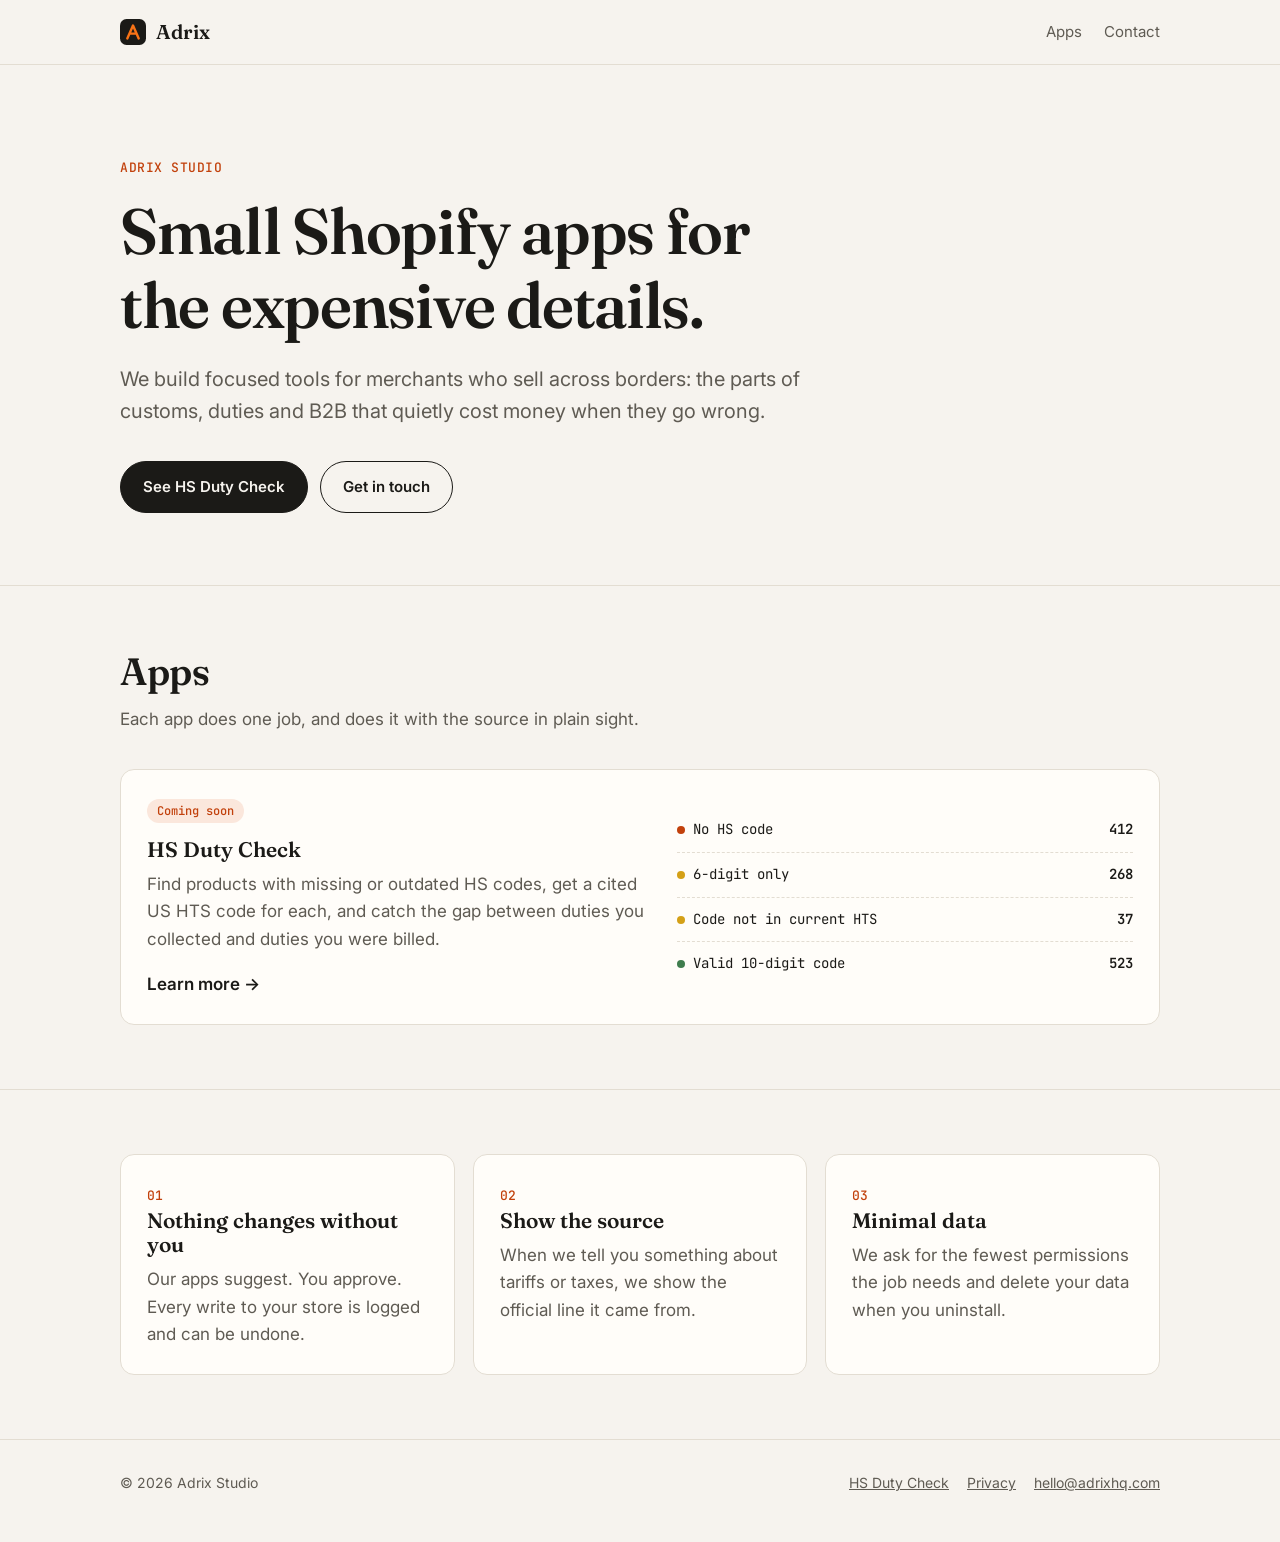
==== index.html @ 6c03564e "Add Adrix Studio site: home, HS Duty Check landing, privacy policy Co-Authored-By: Claude Opus 5.5 <" ====
<!doctype html>
<html lang="en">
<head>
  <meta charset="utf-8">
  <meta name="viewport" content="width=device-width, initial-scale=1">
  <title>Adrix Studio — Shopify apps for cross-border merchants</title>
  <meta name="description" content="Adrix Studio builds focused Shopify apps that fix the costly details of selling across borders.">
  <link rel="icon" href="/favicon.svg" type="image/svg+xml">
  <link rel="canonical" href="https://adrixhq.com/">
  <meta property="og:title" content="Adrix Studio">
  <meta property="og:description" content="Focused Shopify apps for cross-border merchants.">
  <meta property="og:url" content="https://adrixhq.com/">
  <link rel="preconnect" href="https://fonts.googleapis.com">
  <link rel="preconnect" href="https://fonts.gstatic.com" crossorigin>
  <link href="https://fonts.googleapis.com/css2?family=Fraunces:opsz,wght@9..144,600&family=Inter:wght@400;600&family=JetBrains+Mono:wght@500&display=swap" rel="stylesheet">
  <link rel="stylesheet" href="/style.css">
</head>
<body>
  <header class="site-header">
    <div class="wrap">
      <a class="logo" href="/"><svg viewBox="0 0 32 32" aria-hidden="true"><rect width="32" height="32" rx="8" fill="currentColor"/><path d="M9 24 16 8l7 16M11.8 18h8.4" fill="none" stroke="#f97316" stroke-width="3" stroke-linecap="round" stroke-linejoin="round"/></svg>Adrix</a>
      <nav class="nav">
        <a href="#apps">Apps</a>
        <a href="mailto:hello@adrixhq.com">Contact</a>
      </nav>
    </div>
  </header>

  <main>
    <div class="wrap hero">
      <span class="eyebrow">Adrix Studio</span>
      <h1>Small Shopify apps for the expensive details.</h1>
      <p class="lede">We build focused tools for merchants who sell across borders: the parts of customs, duties and B2B that quietly cost money when they go wrong.</p>
      <div class="actions">
        <a class="btn btn-primary" href="/hs-duty-check/">See HS Duty Check</a>
        <a class="btn btn-ghost" href="mailto:hello@adrixhq.com">Get in touch</a>
      </div>
    </div>

    <section id="apps">
      <div class="wrap">
        <div class="section-head">
          <h2>Apps</h2>
          <p>Each app does one job, and does it with the source in plain sight.</p>
        </div>

        <a class="card app-card" href="/hs-duty-check/">
          <div>
            <span class="tag">Coming soon</span>
            <h3>HS Duty Check</h3>
            <p>Find products with missing or outdated HS codes, get a cited US HTS code for each, and catch the gap between duties you collected and duties you were billed.</p>
            <span class="more">Learn more →</span>
          </div>
          <ul class="status-list" aria-label="Example catalog scan">
            <li><span><span class="dot"></span>No HS code</span><b>412</b></li>
            <li><span><span class="dot warn"></span>6-digit only</span><b>268</b></li>
            <li><span><span class="dot warn"></span>Code not in current HTS</span><b>37</b></li>
            <li><span><span class="dot ok"></span>Valid 10-digit code</span><b>523</b></li>
          </ul>
        </a>
      </div>
    </section>

    <section>
      <div class="wrap">
        <div class="grid">
          <div class="card">
            <span class="num">01</span>
            <h3>Nothing changes without you</h3>
            <p>Our apps suggest. You approve. Every write to your store is logged and can be undone.</p>
          </div>
          <div class="card">
            <span class="num">02</span>
            <h3>Show the source</h3>
            <p>When we tell you something about tariffs or taxes, we show the official line it came from.</p>
          </div>
          <div class="card">
            <span class="num">03</span>
            <h3>Minimal data</h3>
            <p>We ask for the fewest permissions the job needs and delete your data when you uninstall.</p>
          </div>
        </div>
      </div>
    </section>
  </main>

  <footer class="site-footer">
    <div class="wrap">
      <span>© 2026 Adrix Studio</span>
      <nav>
        <a href="/hs-duty-check/">HS Duty Check</a>
        <a href="/privacy/hs-duty-check/">Privacy</a>
        <a href="mailto:hello@adrixhq.com">hello@adrixhq.com</a>
      </nav>
    </div>
  </footer>
</body>
</html>
---- style.css ----
:root {
  --bg: #f6f3ee;
  --surface: #fffdf9;
  --ink: #1b1a17;
  --muted: #5f5b53;
  --line: #e3ddd2;
  --accent: #c2410c;
  --accent-soft: #fbe7dc;
  --ok: #3f7d4e;
  --radius: 14px;
  --max: 1080px;
  --serif: "Fraunces", Georgia, serif;
  --sans: "Inter", system-ui, -apple-system, "Segoe UI", sans-serif;
  --mono: "JetBrains Mono", ui-monospace, Menlo, monospace;
}

@media (prefers-color-scheme: dark) {
  :root {
    --bg: #14130f;
    --surface: #1c1b17;
    --ink: #f1ece2;
    --muted: #a8a194;
    --line: #2f2d27;
    --accent: #f97316;
    --accent-soft: #3a2415;
    --ok: #7cc28d;
  }
}

* { box-sizing: border-box; }

html { -webkit-text-size-adjust: 100%; }

body {
  margin: 0;
  background: var(--bg);
  color: var(--ink);
  font: 17px/1.6 var(--sans);
}

a { color: inherit; }

.wrap {
  max-width: var(--max);
  margin: 0 auto;
  padding: 0 20px;
}

/* Header */
.site-header {
  border-bottom: 1px solid var(--line);
}
.site-header .wrap {
  display: flex;
  align-items: center;
  justify-content: space-between;
  height: 64px;
}
.logo {
  display: flex;
  align-items: center;
  gap: 10px;
  font-family: var(--serif);
  font-weight: 600;
  font-size: 20px;
  text-decoration: none;
}
.logo svg { width: 26px; height: 26px; }
.nav { display: flex; gap: 22px; font-size: 15px; }
.nav a { text-decoration: none; color: var(--muted); }
.nav a:hover { color: var(--ink); }

/* Hero */
.hero { padding-top: 88px; padding-bottom: 72px; }
.eyebrow {
  display: inline-block;
  font: 500 13px/1 var(--mono);
  letter-spacing: .04em;
  text-transform: uppercase;
  color: var(--accent);
  margin-bottom: 20px;
}
h1, h2, h3 { font-family: var(--serif); font-weight: 600; line-height: 1.15; margin: 0; }
h1 { font-size: clamp(38px, 6vw, 64px); letter-spacing: -.02em; max-width: 16ch; }
h2 { font-size: clamp(28px, 4vw, 38px); letter-spacing: -.01em; }
h3 { font-size: 21px; }
.lede { font-size: 20px; color: var(--muted); max-width: 58ch; margin: 22px 0 0; }

.actions { display: flex; flex-wrap: wrap; gap: 12px; margin-top: 34px; }
.btn {
  display: inline-block;
  padding: 13px 22px;
  border-radius: 999px;
  font-weight: 600;
  font-size: 15px;
  text-decoration: none;
  border: 1px solid var(--ink);
}
.btn-primary { background: var(--ink); color: var(--bg); }
.btn-primary:hover { background: var(--accent); border-color: var(--accent); }
.btn-ghost:hover { background: var(--surface); }

/* Sections */
section { padding: 64px 0; border-top: 1px solid var(--line); }
.section-head { max-width: 640px; margin-bottom: 36px; }
.section-head p { color: var(--muted); margin: 12px 0 0; }

.grid { display: grid; gap: 18px; grid-template-columns: repeat(auto-fit, minmax(230px, 1fr)); }
.card {
  background: var(--surface);
  border: 1px solid var(--line);
  border-radius: var(--radius);
  padding: 26px;
}
.card p { color: var(--muted); margin: 10px 0 0; }
.card .num { font: 500 13px var(--mono); color: var(--accent); }

/* App card on the studio home */
.app-card {
  display: grid;
  gap: 28px;
  grid-template-columns: 1.1fr 1fr;
  align-items: center;
  text-decoration: none;
}
.app-card:hover { border-color: var(--ink); }
.tag {
  display: inline-block;
  font: 500 12px var(--mono);
  padding: 4px 10px;
  border-radius: 999px;
  background: var(--accent-soft);
  color: var(--accent);
  margin-bottom: 14px;
}
.more { display: inline-block; margin-top: 18px; font-weight: 600; }

/* Product status mock */
.status-list { list-style: none; margin: 0; padding: 0; font: 14px/1.4 var(--mono); }
.status-list li {
  display: flex;
  justify-content: space-between;
  gap: 12px;
  padding: 12px 0;
  border-bottom: 1px dashed var(--line);
}
.status-list li:last-child { border-bottom: 0; }
.status-list b { font-weight: 600; }
.dot { display: inline-block; width: 8px; height: 8px; border-radius: 50%; margin-right: 8px; background: var(--accent); }
.dot.ok { background: var(--ok); }
.dot.warn { background: #d4a017; }

.steps { counter-reset: step; list-style: none; padding: 0; margin: 0; display: grid; gap: 14px; }
.steps li { counter-increment: step; display: grid; grid-template-columns: 44px 1fr; gap: 14px; }
.steps li::before {
  content: counter(step, decimal-leading-zero);
  font: 500 14px var(--mono);
  color: var(--accent);
  padding-top: 3px;
}
.steps p { margin: 4px 0 0; color: var(--muted); }

.callout {
  background: var(--ink);
  color: var(--bg);
  border-radius: var(--radius);
  padding: 40px;
}
.callout p { color: inherit; opacity: .8; max-width: 60ch; }
.callout .btn { border-color: var(--bg); background: var(--bg); color: var(--ink); }

/* Prose pages (privacy) */
.prose { max-width: 720px; padding-top: 64px; padding-bottom: 80px; }
.prose h1 { font-size: clamp(34px, 5vw, 46px); }
.prose h2 { font-size: 24px; margin: 40px 0 10px; }
.prose p, .prose li { color: var(--ink); }
.prose .meta { color: var(--muted); font-size: 15px; }
.prose table { width: 100%; border-collapse: collapse; font-size: 15px; margin: 12px 0; }
.prose th, .prose td { text-align: left; padding: 10px 8px; border-bottom: 1px solid var(--line); vertical-align: top; }

/* Footer */
.site-footer { border-top: 1px solid var(--line); padding: 32px 0 48px; color: var(--muted); font-size: 14px; }
.site-footer .wrap { display: flex; flex-wrap: wrap; justify-content: space-between; gap: 16px; }
.site-footer nav { display: flex; gap: 18px; flex-wrap: wrap; }

@media (max-width: 720px) {
  body { font-size: 16px; }
  .hero { padding-top: 56px; padding-bottom: 48px; }
  .app-card { grid-template-columns: 1fr; }
  .nav { gap: 14px; }
  .nav .hide-sm { display: none; }
  .callout { padding: 28px; }
  section { padding: 48px 0; }
}
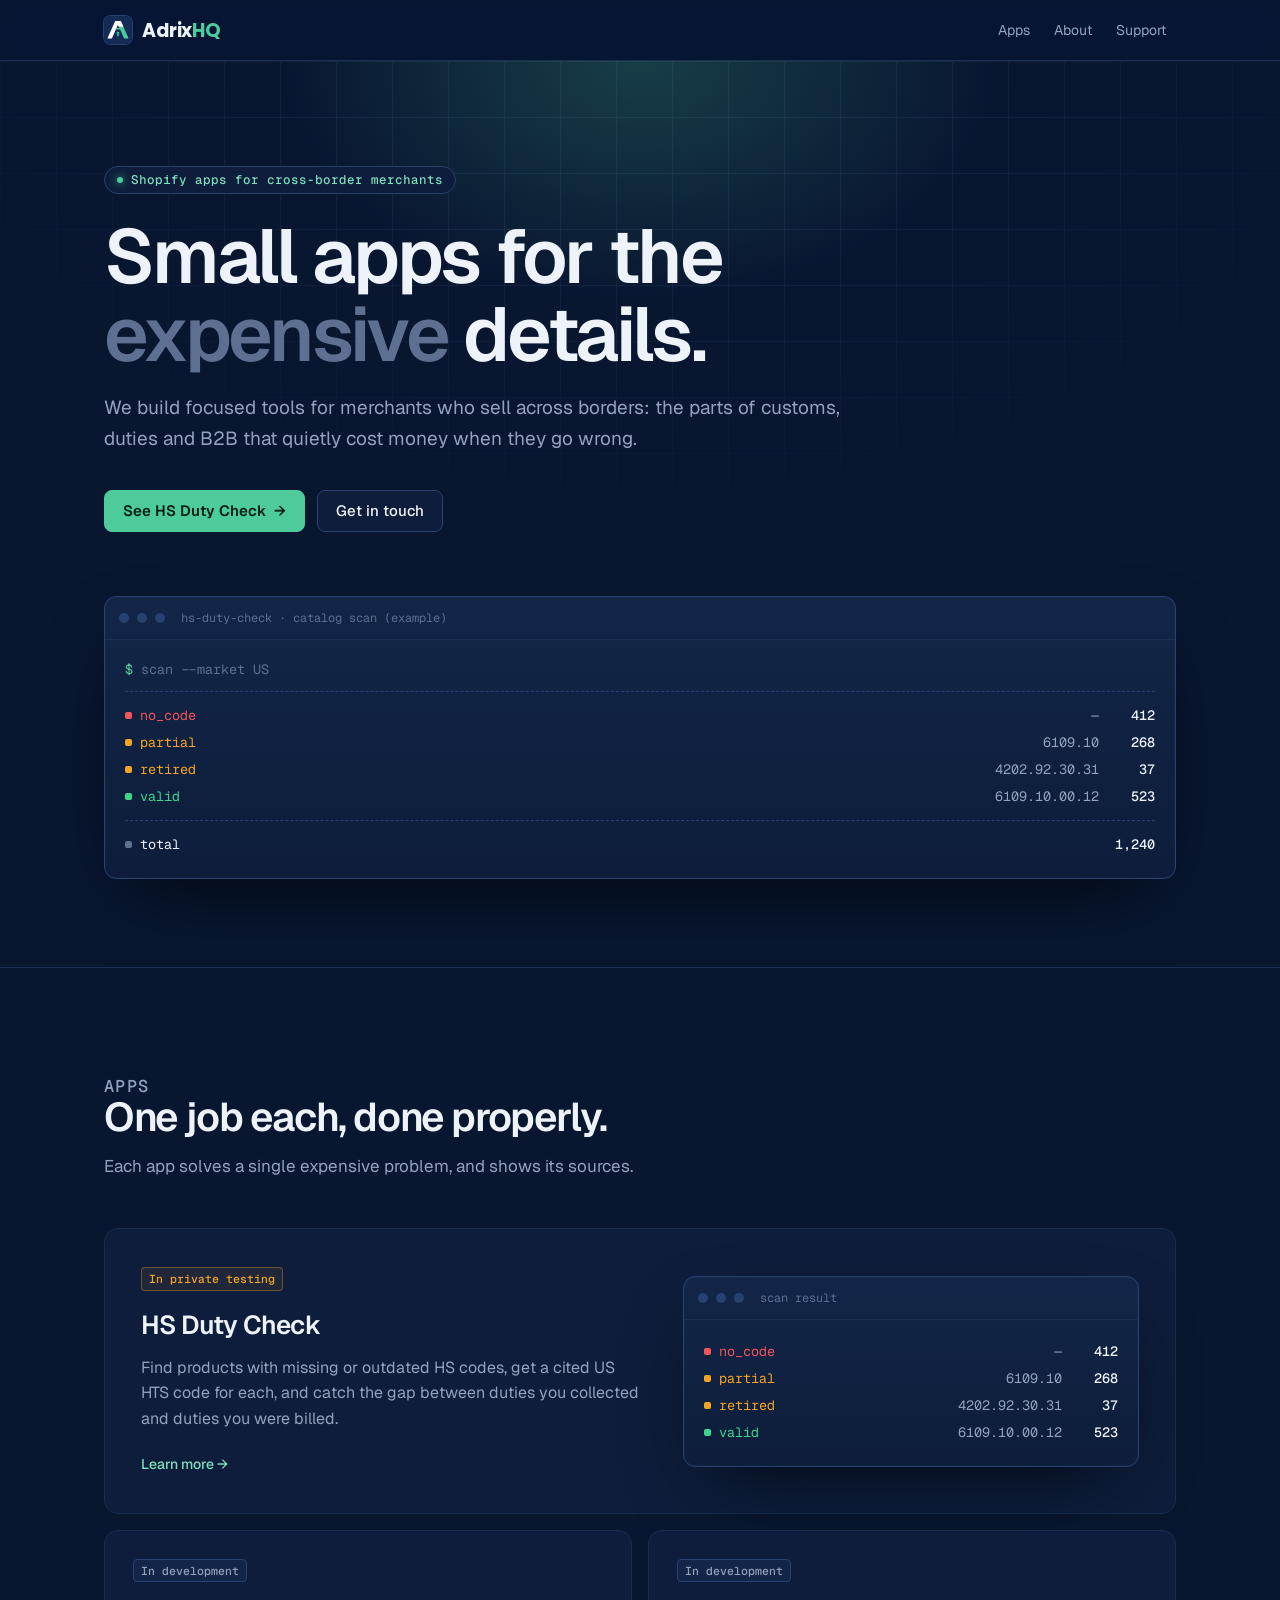
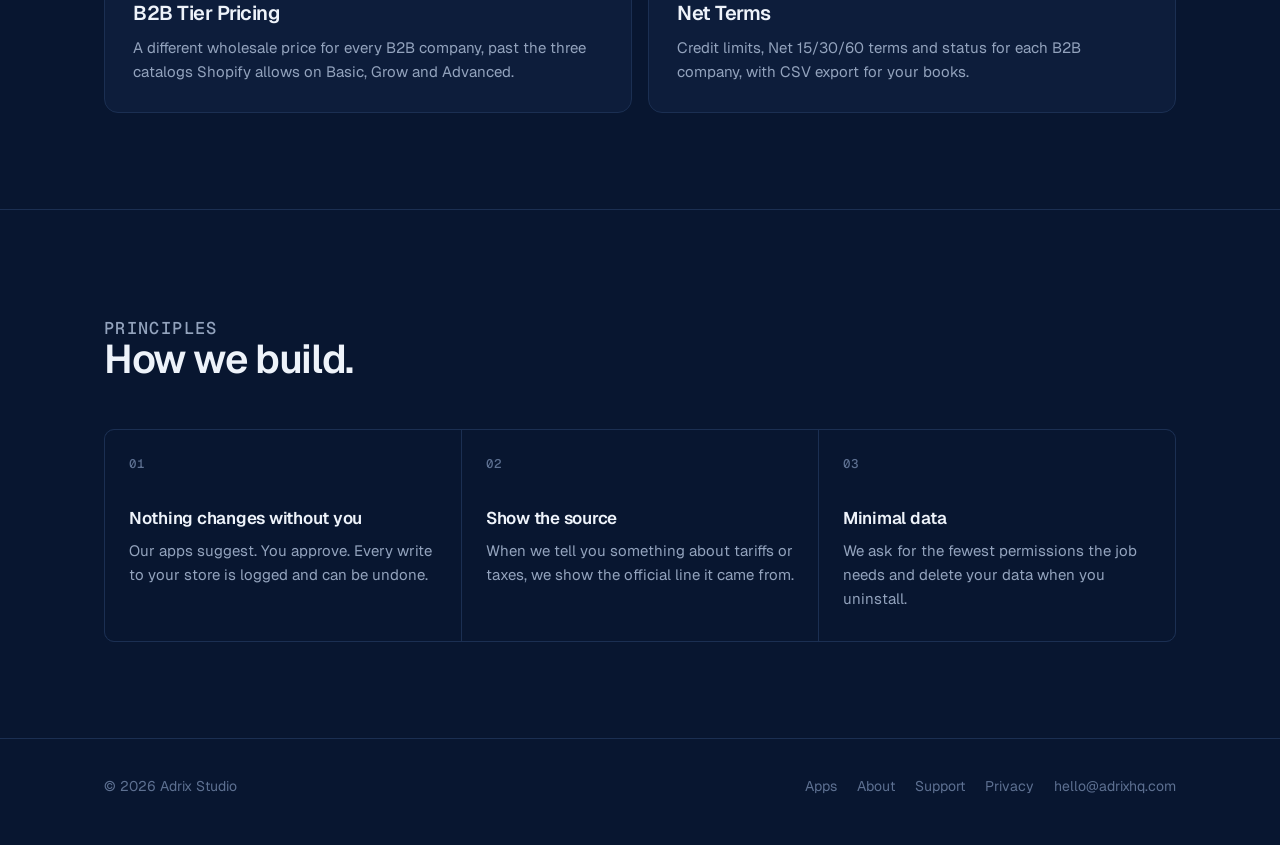
==== commit b42b44e5: "Take the AdrixHQ logo's navy and mint as the site palette The mark is redrawn as SVG from the logo c" ====
--- a/index.html
+++ b/index.html
@@ -1,98 +1,99 @@
 <!doctype html>
 <html lang="en">
 <head>
-  <meta charset="utf-8">
-  <meta name="viewport" content="width=device-width, initial-scale=1">
-  <title>Adrix Studio — Shopify apps for cross-border merchants</title>
-  <meta name="description" content="Adrix Studio builds focused Shopify apps that fix the costly details of selling across borders.">
-  <link rel="icon" href="/favicon.svg" type="image/svg+xml">
-  <link rel="canonical" href="https://adrixhq.com/">
-  <meta property="og:title" content="Adrix Studio">
-  <meta property="og:description" content="Focused Shopify apps for cross-border merchants.">
-  <meta property="og:url" content="https://adrixhq.com/">
-  <link rel="preconnect" href="https://fonts.googleapis.com">
-  <link rel="preconnect" href="https://fonts.gstatic.com" crossorigin>
-  <link href="https://fonts.googleapis.com/css2?family=Fraunces:opsz,wght@9..144,600&family=Inter:wght@400;600&family=JetBrains+Mono:wght@500&display=swap" rel="stylesheet">
-  <link rel="stylesheet" href="/style.css">
+<meta charset="utf-8">
+<meta name="viewport" content="width=device-width, initial-scale=1">
+<title>Adrix — Shopify apps for cross-border merchants</title>
+<meta name="description" content="Adrix builds focused Shopify apps that fix the costly details of selling across borders: customs, duties and B2B.">
+<meta name="theme-color" content="#081630">
+<link rel="icon" href="/favicon.svg" type="image/svg+xml">
+<link rel="canonical" href="https://adrixhq.com/">
+<meta property="og:title" content="Adrix">
+<meta property="og:description" content="Adrix builds focused Shopify apps that fix the costly details of selling across borders: customs, duties and B2B.">
+<meta property="og:url" content="https://adrixhq.com/">
+<link rel="preconnect" href="https://fonts.googleapis.com">
+<link rel="preconnect" href="https://fonts.gstatic.com" crossorigin>
+<link href="https://fonts.googleapis.com/css2?family=Geist:wght@400;500;600&family=Geist+Mono:wght@500&family=Poppins:wght@700&display=swap" rel="stylesheet">
+<link rel="stylesheet" href="/style.css">
 </head>
-<body>
-  <header class="site-header">
-    <div class="wrap">
-      <a class="logo" href="/"><svg viewBox="0 0 32 32" aria-hidden="true"><rect width="32" height="32" rx="8" fill="currentColor"/><path d="M9 24 16 8l7 16M11.8 18h8.4" fill="none" stroke="#f97316" stroke-width="3" stroke-linecap="round" stroke-linejoin="round"/></svg>Adrix</a>
-      <nav class="nav">
-        <a href="#apps">Apps</a>
-        <a href="mailto:hello@adrixhq.com">Contact</a>
-      </nav>
+<body><header class="site-header">
+  <div class="wrap">
+    <a class="logo" href="/"><svg viewBox="0 0 100 100" aria-hidden="true"><rect width="100" height="100" rx="22" fill="#152b55"/><path d="M44 18h16l28 62H72z" fill="#4ecb9b"/><path d="M40 18h16L28 80H12z" fill="#fff"/><path d="M44 18h16l9 20H53z" fill="#fff"/><path d="M42 43h16v3.5a2 2 0 0 1-4 0 2 2 0 0 1-4 0 2 2 0 0 1-4 0 2 2 0 0 1-4 0z" fill="#4ecb9b"/><path d="M50 55l7 7h-4.5v10h-5V62H43z" fill="#4ecb9b"/></svg><span>Adrix<b>HQ</b></span></a>
+    <nav class="nav">
+      <a href="/apps/">Apps</a>
+      <a href="/about/">About</a>
+      <a href="/support/">Support</a>
+    </nav>
+  </div>
+</header>
+<main>
+<div class="hero">
+  <div class="wrap">
+    <span class="eyebrow">Shopify apps for cross-border merchants</span>
+    <h1>Small apps for the <span class="dim">expensive</span> details.</h1>
+    <p class="lede">We build focused tools for merchants who sell across borders: the parts of customs, duties and B2B that quietly cost money when they go wrong.</p>
+    <div class="actions">
+      <a class="btn btn-primary" href="/hs-duty-check/">See HS Duty Check <span class="arrow">→</span></a>
+      <a class="btn" href="mailto:hello@adrixhq.com">Get in touch</a>
     </div>
-  </header>
+    <div class="term" role="img" aria-label="Example catalog scan result">
+  <div class="term-bar"><i></i><i></i><i></i><span>hs-duty-check · catalog scan (example)</span></div>
+  <div class="term-body"><div class="prompt">scan --market US</div><hr><div class="term-row"><span class="st bad">no_code</span><span class="code">—</span><b>412</b></div><div class="term-row"><span class="st warn">partial</span><span class="code">6109.10</span><b>268</b></div><div class="term-row"><span class="st warn">retired</span><span class="code">4202.92.30.31</span><b>37</b></div><div class="term-row"><span class="st ok">valid</span><span class="code">6109.10.00.12</span><b>523</b></div><hr><div class="term-row"><span class="st ">total</span><span class="code"></span><b>1,240</b></div></div>
+</div>
+  </div>
+</div>
 
-  <main>
-    <div class="wrap hero">
-      <span class="eyebrow">Adrix Studio</span>
-      <h1>Small Shopify apps for the expensive details.</h1>
-      <p class="lede">We build focused tools for merchants who sell across borders: the parts of customs, duties and B2B that quietly cost money when they go wrong.</p>
-      <div class="actions">
-        <a class="btn btn-primary" href="/hs-duty-check/">See HS Duty Check</a>
-        <a class="btn btn-ghost" href="mailto:hello@adrixhq.com">Get in touch</a>
+<section id="apps">
+  <div class="wrap">
+    <div class="section-head">
+      <p class="label">Apps</p>
+      <h2>One job each, done properly.</h2>
+      <p>Each app solves a single expensive problem, and shows its sources.</p>
+    </div>
+    <a class="app-card" href="/hs-duty-check/">
+      <div>
+        <span class="tag">In private testing</span>
+        <h3>HS Duty Check</h3>
+        <p>Find products with missing or outdated HS codes, get a cited US HTS code for each, and catch the gap between duties you collected and duties you were billed.</p>
+        <span class="more">Learn more →</span>
       </div>
+      <div class="term" role="img" aria-label="Example catalog scan result">
+  <div class="term-bar"><i></i><i></i><i></i><span>scan result</span></div>
+  <div class="term-body"><div class="term-row"><span class="st bad">no_code</span><span class="code">—</span><b>412</b></div><div class="term-row"><span class="st warn">partial</span><span class="code">6109.10</span><b>268</b></div><div class="term-row"><span class="st warn">retired</span><span class="code">4202.92.30.31</span><b>37</b></div><div class="term-row"><span class="st ok">valid</span><span class="code">6109.10.00.12</span><b>523</b></div></div>
+</div>
+    </a>
+    <div class="app-list">
+      <div class="app-mini"><span class="tag dev">In development</span><h3>B2B Tier Pricing</h3><p>A different wholesale price for every B2B company, past the three catalogs Shopify allows on Basic, Grow and Advanced.</p></div>
+      <div class="app-mini"><span class="tag dev">In development</span><h3>Net Terms</h3><p>Credit limits, Net 15/30/60 terms and status for each B2B company, with CSV export for your books.</p></div>
     </div>
+  </div>
+</section>
 
-    <section id="apps">
-      <div class="wrap">
-        <div class="section-head">
-          <h2>Apps</h2>
-          <p>Each app does one job, and does it with the source in plain sight.</p>
-        </div>
-
-        <a class="card app-card" href="/hs-duty-check/">
-          <div>
-            <span class="tag">Coming soon</span>
-            <h3>HS Duty Check</h3>
-            <p>Find products with missing or outdated HS codes, get a cited US HTS code for each, and catch the gap between duties you collected and duties you were billed.</p>
-            <span class="more">Learn more →</span>
-          </div>
-          <ul class="status-list" aria-label="Example catalog scan">
-            <li><span><span class="dot"></span>No HS code</span><b>412</b></li>
-            <li><span><span class="dot warn"></span>6-digit only</span><b>268</b></li>
-            <li><span><span class="dot warn"></span>Code not in current HTS</span><b>37</b></li>
-            <li><span><span class="dot ok"></span>Valid 10-digit code</span><b>523</b></li>
-          </ul>
-        </a>
-      </div>
-    </section>
-
-    <section>
-      <div class="wrap">
-        <div class="grid">
-          <div class="card">
-            <span class="num">01</span>
-            <h3>Nothing changes without you</h3>
-            <p>Our apps suggest. You approve. Every write to your store is logged and can be undone.</p>
-          </div>
-          <div class="card">
-            <span class="num">02</span>
-            <h3>Show the source</h3>
-            <p>When we tell you something about tariffs or taxes, we show the official line it came from.</p>
-          </div>
-          <div class="card">
-            <span class="num">03</span>
-            <h3>Minimal data</h3>
-            <p>We ask for the fewest permissions the job needs and delete your data when you uninstall.</p>
-          </div>
-        </div>
-      </div>
-    </section>
-  </main>
-
-  <footer class="site-footer">
-    <div class="wrap">
-      <span>© 2026 Adrix Studio</span>
-      <nav>
-        <a href="/hs-duty-check/">HS Duty Check</a>
-        <a href="/privacy/hs-duty-check/">Privacy</a>
-        <a href="mailto:hello@adrixhq.com">hello@adrixhq.com</a>
-      </nav>
+<section>
+  <div class="wrap">
+    <div class="section-head">
+      <p class="label">Principles</p>
+      <h2>How we build.</h2>
     </div>
-  </footer>
+    <div class="grid">
+      <div class="cell"><span class="num">01</span><h3>Nothing changes without you</h3><p>Our apps suggest. You approve. Every write to your store is logged and can be undone.</p></div>
+      <div class="cell"><span class="num">02</span><h3>Show the source</h3><p>When we tell you something about tariffs or taxes, we show the official line it came from.</p></div>
+      <div class="cell"><span class="num">03</span><h3>Minimal data</h3><p>We ask for the fewest permissions the job needs and delete your data when you uninstall.</p></div>
+    </div>
+  </div>
+</section>
+</main>
+<footer class="site-footer">
+  <div class="wrap">
+    <span>© 2026 Adrix Studio</span>
+    <nav>
+      <a href="/apps/">Apps</a>
+      <a href="/about/">About</a>
+      <a href="/support/">Support</a>
+      <a href="/privacy/hs-duty-check/">Privacy</a>
+      <a href="mailto:hello@adrixhq.com">hello@adrixhq.com</a>
+    </nav>
+  </div>
+</footer>
 </body>
 </html>
--- a/style.css
+++ b/style.css
@@ -1,194 +1,402 @@
+/* AdrixHQ — deep navy ground, mint accent (from the logo), Geist + Geist Mono.
+   Tokens first; every color on the site comes from here. */
 :root {
-  --bg: #f6f3ee;
-  --surface: #fffdf9;
-  --ink: #1b1a17;
-  --muted: #5f5b53;
-  --line: #e3ddd2;
-  --accent: #c2410c;
-  --accent-soft: #fbe7dc;
-  --ok: #3f7d4e;
-  --radius: 14px;
-  --max: 1080px;
-  --serif: "Fraunces", Georgia, serif;
-  --sans: "Inter", system-ui, -apple-system, "Segoe UI", sans-serif;
-  --mono: "JetBrains Mono", ui-monospace, Menlo, monospace;
-}
-
-@media (prefers-color-scheme: dark) {
-  :root {
-    --bg: #14130f;
-    --surface: #1c1b17;
-    --ink: #f1ece2;
-    --muted: #a8a194;
-    --line: #2f2d27;
-    --accent: #f97316;
-    --accent-soft: #3a2415;
-    --ok: #7cc28d;
-  }
+  --bg: #081630;
+  --surface: #0d1d3b;
+  --surface-2: #132647;
+  --line: #1b2f52;
+  --line-strong: #274170;
+  --ink: #eef3fa;
+  --muted: #93a3bd;
+  --faint: #5d7091;
+  --accent: #4ecb9b;
+  --accent-ink: #7fe0bc;
+  --accent-glow: rgba(78, 203, 155, 0.22);
+  --ok: #3dd68c;
+  --warn: #f5a524;
+  --bad: #f2555a;
+  --radius: 10px;
+  --max: 1120px;
+  --sans: "Geist", ui-sans-serif, system-ui, -apple-system, "Segoe UI", sans-serif;
+  --mono: "Geist Mono", ui-monospace, "SF Mono", Menlo, monospace;
+  color-scheme: dark;
 }
 
 * { box-sizing: border-box; }
-
 html { -webkit-text-size-adjust: 100%; }
 
 body {
   margin: 0;
   background: var(--bg);
   color: var(--ink);
-  font: 17px/1.6 var(--sans);
-}
-
-a { color: inherit; }
+  font: 16px/1.6 var(--sans);
+  -webkit-font-smoothing: antialiased;
+}
+
+a { color: inherit; text-decoration: none; }
+::selection { background: var(--accent); color: var(--bg); }
 
 .wrap {
   max-width: var(--max);
   margin: 0 auto;
-  padding: 0 20px;
-}
-
-/* Header */
+  padding: 0 24px;
+}
+
+/* ---------- header ---------- */
 .site-header {
+  position: sticky;
+  top: 0;
+  z-index: 10;
+  background: rgba(8, 22, 48, 0.75);
+  backdrop-filter: saturate(160%) blur(12px);
+  -webkit-backdrop-filter: saturate(160%) blur(12px);
   border-bottom: 1px solid var(--line);
 }
 .site-header .wrap {
   display: flex;
   align-items: center;
   justify-content: space-between;
-  height: 64px;
+  height: 60px;
 }
 .logo {
+  display: inline-flex;
+  align-items: center;
+  gap: 10px;
+}
+.logo svg { width: 28px; height: 28px; border-radius: 7px; box-shadow: 0 0 0 1px var(--line-strong); }
+.logo span { font: 700 19px/1 "Poppins", var(--sans); letter-spacing: -0.02em; }
+.logo b { font-weight: 700; color: var(--accent); }
+.nav { display: flex; gap: 4px; }
+.nav a {
+  font-size: 14px;
+  color: var(--muted);
+  padding: 6px 10px;
+  border-radius: 6px;
+  transition: color .15s, background .15s;
+}
+.nav a:hover, .nav a[aria-current="page"] { color: var(--ink); background: var(--surface-2); }
+
+/* ---------- hero ---------- */
+.hero {
+  position: relative;
+  padding: 104px 0 88px;
+  overflow: hidden;
+  border-bottom: 1px solid var(--line);
+}
+.hero::before {
+  /* hairline grid, fading out from the top */
+  content: "";
+  position: absolute;
+  inset: 0;
+  background-image:
+    linear-gradient(var(--line) 1px, transparent 1px),
+    linear-gradient(90deg, var(--line) 1px, transparent 1px);
+  background-size: 56px 56px;
+  mask-image: radial-gradient(ellipse 80% 70% at 50% 0%, #000 30%, transparent 75%);
+  -webkit-mask-image: radial-gradient(ellipse 80% 70% at 50% 0%, #000 30%, transparent 75%);
+  opacity: .55;
+  pointer-events: none;
+}
+.hero::after {
+  content: "";
+  position: absolute;
+  top: -240px;
+  left: 50%;
+  width: 720px;
+  height: 480px;
+  transform: translateX(-50%);
+  background: radial-gradient(closest-side, var(--accent-glow), transparent);
+  pointer-events: none;
+}
+.hero .wrap { position: relative; z-index: 1; }
+
+.eyebrow {
+  display: inline-flex;
+  align-items: center;
+  gap: 8px;
+  font: 500 12.5px/1 var(--mono);
+  color: var(--accent-ink);
+  border: 1px solid var(--line-strong);
+  background: var(--surface);
+  border-radius: 999px;
+  padding: 7px 12px;
+}
+.eyebrow::before {
+  content: "";
+  width: 6px;
+  height: 6px;
+  border-radius: 50%;
+  background: var(--accent);
+  box-shadow: 0 0 10px var(--accent);
+}
+
+h1, h2, h3 { letter-spacing: -0.035em; font-weight: 600; margin: 0; }
+h1 {
+  font-size: clamp(40px, 7vw, 76px);
+  line-height: 1.02;
+  margin: 24px 0 20px;
+  max-width: 15ch;
+}
+h1 .dim { color: var(--faint); }
+h2 { font-size: clamp(28px, 4vw, 40px); line-height: 1.1; }
+h3 { font-size: 17px; letter-spacing: -0.015em; line-height: 1.3; }
+
+.lede {
+  font-size: clamp(17px, 2vw, 19px);
+  color: var(--muted);
+  max-width: 58ch;
+  margin: 0;
+}
+
+.actions { display: flex; flex-wrap: wrap; gap: 12px; margin-top: 36px; }
+.btn {
+  display: inline-flex;
+  align-items: center;
+  gap: 8px;
+  height: 42px;
+  padding: 0 18px;
+  border-radius: 8px;
+  font-size: 15px;
+  font-weight: 500;
+  border: 1px solid var(--line-strong);
+  background: var(--surface);
+  transition: border-color .15s, background .15s, transform .15s;
+}
+.btn:hover { border-color: var(--faint); background: var(--surface-2); }
+.btn-primary {
+  background: var(--accent);
+  color: #062016;
+  border-color: var(--accent);
+  font-weight: 600;
+}
+.btn-primary:hover { background: var(--accent-ink); border-color: var(--accent-ink); }
+.btn .arrow { transition: transform .15s; }
+.btn:hover .arrow { transform: translateX(3px); }
+
+/* ---------- terminal card ---------- */
+.term {
+  margin-top: 64px;
+  border: 1px solid var(--line-strong);
+  border-radius: 12px;
+  background: linear-gradient(180deg, var(--surface-2), var(--surface));
+  box-shadow: 0 30px 80px -30px rgba(0, 0, 0, .8), 0 0 0 1px rgba(255, 255, 255, .02) inset;
+  font: 13.5px/1.7 var(--mono);
+  overflow: hidden;
+}
+.term-bar {
   display: flex;
   align-items: center;
-  gap: 10px;
-  font-family: var(--serif);
-  font-weight: 600;
-  font-size: 20px;
-  text-decoration: none;
-}
-.logo svg { width: 26px; height: 26px; }
-.nav { display: flex; gap: 22px; font-size: 15px; }
-.nav a { text-decoration: none; color: var(--muted); }
-.nav a:hover { color: var(--ink); }
-
-/* Hero */
-.hero { padding-top: 88px; padding-bottom: 72px; }
-.eyebrow {
-  display: inline-block;
-  font: 500 13px/1 var(--mono);
-  letter-spacing: .04em;
+  gap: 8px;
+  padding: 11px 14px;
+  border-bottom: 1px solid var(--line);
+  color: var(--faint);
+  font-size: 12px;
+}
+.term-bar i { width: 10px; height: 10px; border-radius: 50%; background: var(--line-strong); }
+.term-bar span { margin-left: 8px; }
+.term-body { padding: 18px 20px 20px; overflow-x: auto; }
+.term-row {
+  display: grid;
+  grid-template-columns: 1fr auto auto;
+  gap: 24px;
+  white-space: nowrap;
+  padding: 2px 0;
+}
+.term-row .code { color: var(--muted); }
+.term-row b { font-weight: 500; text-align: right; min-width: 4ch; }
+.term .prompt { color: var(--faint); }
+.term .prompt::before { content: "$ "; color: var(--accent); }
+.term hr { border: 0; border-top: 1px dashed var(--line-strong); margin: 10px 0; }
+
+.st { display: inline-flex; align-items: center; gap: 8px; }
+.st::before { content: ""; width: 7px; height: 7px; border-radius: 2px; background: var(--faint); }
+.st.ok::before { background: var(--ok); }
+.st.warn::before { background: var(--warn); }
+.st.bad::before { background: var(--bad); }
+.st.ok { color: var(--ok); }
+.st.warn { color: var(--warn); }
+.st.bad { color: var(--bad); }
+
+/* ---------- sections ---------- */
+section { padding: 96px 0; border-bottom: 1px solid var(--line); }
+.label {
+  font: 500 12.5px/1 var(--mono);
+  color: var(--accent-ink);
   text-transform: uppercase;
-  color: var(--accent);
-  margin-bottom: 20px;
-}
-h1, h2, h3 { font-family: var(--serif); font-weight: 600; line-height: 1.15; margin: 0; }
-h1 { font-size: clamp(38px, 6vw, 64px); letter-spacing: -.02em; max-width: 16ch; }
-h2 { font-size: clamp(28px, 4vw, 38px); letter-spacing: -.01em; }
-h3 { font-size: 21px; }
-.lede { font-size: 20px; color: var(--muted); max-width: 58ch; margin: 22px 0 0; }
-
-.actions { display: flex; flex-wrap: wrap; gap: 12px; margin-top: 34px; }
-.btn {
-  display: inline-block;
-  padding: 13px 22px;
-  border-radius: 999px;
-  font-weight: 600;
-  font-size: 15px;
-  text-decoration: none;
-  border: 1px solid var(--ink);
-}
-.btn-primary { background: var(--ink); color: var(--bg); }
-.btn-primary:hover { background: var(--accent); border-color: var(--accent); }
-.btn-ghost:hover { background: var(--surface); }
-
-/* Sections */
-section { padding: 64px 0; border-top: 1px solid var(--line); }
-.section-head { max-width: 640px; margin-bottom: 36px; }
-.section-head p { color: var(--muted); margin: 12px 0 0; }
-
-.grid { display: grid; gap: 18px; grid-template-columns: repeat(auto-fit, minmax(230px, 1fr)); }
-.card {
-  background: var(--surface);
+  letter-spacing: .08em;
+  margin: 0 0 16px;
+}
+.section-head { max-width: 640px; margin-bottom: 48px; }
+.section-head p { color: var(--muted); font-size: 17px; margin: 14px 0 0; }
+
+.grid {
+  display: grid;
+  grid-template-columns: repeat(auto-fit, minmax(240px, 1fr));
   border: 1px solid var(--line);
   border-radius: var(--radius);
-  padding: 26px;
-}
-.card p { color: var(--muted); margin: 10px 0 0; }
-.card .num { font: 500 13px var(--mono); color: var(--accent); }
-
-/* App card on the studio home */
+  overflow: hidden;
+  gap: 1px;
+  background: var(--line);
+}
+.cell {
+  background: var(--bg);
+  padding: 28px 24px 30px;
+}
+.cell .num {
+  display: block;
+  font: 500 12.5px/1 var(--mono);
+  color: var(--faint);
+  margin-bottom: 36px;
+}
+.cell p { color: var(--muted); margin: 10px 0 0; font-size: 15px; }
+
+/* app card */
 .app-card {
   display: grid;
-  gap: 28px;
   grid-template-columns: 1.1fr 1fr;
-  align-items: center;
-  text-decoration: none;
-}
-.app-card:hover { border-color: var(--ink); }
+  gap: 40px;
+  align-items: center;
+  border: 1px solid var(--line);
+  border-radius: 14px;
+  padding: 36px;
+  background: var(--surface);
+  transition: border-color .2s, transform .2s;
+}
+.app-card:hover { border-color: var(--accent); }
+.app-card p { color: var(--muted); margin: 12px 0 20px; }
+.app-card h3 { font-size: 26px; letter-spacing: -0.03em; }
+.more { font-size: 14px; font-weight: 500; color: var(--accent-ink); }
 .tag {
   display: inline-block;
-  font: 500 12px var(--mono);
-  padding: 4px 10px;
-  border-radius: 999px;
-  background: var(--accent-soft);
-  color: var(--accent);
-  margin-bottom: 14px;
-}
-.more { display: inline-block; margin-top: 18px; font-weight: 600; }
-
-/* Product status mock */
-.status-list { list-style: none; margin: 0; padding: 0; font: 14px/1.4 var(--mono); }
-.status-list li {
+  font: 500 11.5px/1 var(--mono);
+  color: var(--warn);
+  border: 1px solid rgba(245, 165, 36, .35);
+  background: rgba(245, 165, 36, .08);
+  border-radius: 4px;
+  padding: 5px 7px;
+  margin-bottom: 18px;
+}
+.app-card .term { margin: 0; }
+
+/* steps */
+.steps { list-style: none; margin: 0; padding: 0; counter-reset: s; border-top: 1px solid var(--line); }
+.steps li {
+  counter-increment: s;
+  display: grid;
+  grid-template-columns: 80px 1fr;
+  gap: 16px;
+  padding: 26px 0;
+  border-bottom: 1px solid var(--line);
+}
+.steps li::before {
+  content: "0" counter(s);
+  font: 500 13px/1.6 var(--mono);
+  color: var(--accent-ink);
+}
+.steps p { color: var(--muted); margin: 6px 0 0; max-width: 62ch; }
+
+/* callout */
+.callout {
+  position: relative;
+  overflow: hidden;
+  border: 1px solid var(--line-strong);
+  border-radius: 16px;
+  padding: 56px 40px;
+  background:
+    radial-gradient(600px 240px at 100% 0%, var(--accent-glow), transparent 70%),
+    var(--surface);
+}
+.callout p { color: var(--muted); max-width: 56ch; margin: 14px 0 0; }
+.fine { color: var(--faint); font-size: 13.5px; margin-top: 24px; max-width: 80ch; }
+
+/* ---------- prose (privacy, support) ---------- */
+.page { padding: 72px 0 96px; }
+.prose { max-width: 720px; }
+.prose h1 { font-size: clamp(34px, 5vw, 48px); max-width: none; margin: 18px 0 8px; }
+.prose .meta { font: 500 13px/1 var(--mono); color: var(--faint); margin: 0 0 40px; }
+.prose h2 { font-size: 22px; letter-spacing: -0.02em; margin: 48px 0 12px; }
+.prose p, .prose li { color: #c4c4cb; }
+.prose ul { padding-left: 20px; }
+.prose li { margin: 6px 0; }
+.prose a { color: var(--accent-ink); text-decoration: underline; text-underline-offset: 3px; text-decoration-color: rgba(127, 224, 188, .4); }
+.prose strong { color: var(--ink); font-weight: 600; }
+.table-wrap { overflow-x: auto; border: 1px solid var(--line); border-radius: var(--radius); margin: 16px 0; }
+.prose table { width: 100%; border-collapse: collapse; font-size: 15px; }
+.prose th, .prose td { text-align: left; vertical-align: top; padding: 12px 16px; border-bottom: 1px solid var(--line); }
+.prose tr:last-child td { border-bottom: 0; }
+.prose th { font: 500 12px/1.4 var(--mono); color: var(--muted); text-transform: uppercase; letter-spacing: .06em; background: var(--surface); }
+
+/* support contact */
+.contact {
+  display: grid;
+  grid-template-columns: repeat(auto-fit, minmax(220px, 1fr));
+  gap: 1px;
+  background: var(--line);
+  border: 1px solid var(--line);
+  border-radius: var(--radius);
+  overflow: hidden;
+  margin: 32px 0 8px;
+}
+.contact > div { background: var(--surface); padding: 22px 22px 24px; }
+.contact .k { font: 500 12px/1 var(--mono); color: var(--faint); text-transform: uppercase; letter-spacing: .06em; }
+.contact .v { margin-top: 12px; font-size: 17px; font-weight: 500; color: var(--ink); }
+.contact .v a { color: var(--ink); text-decoration: none; }
+.contact .v a:hover { color: var(--accent-ink); }
+.faq details { border-bottom: 1px solid var(--line); padding: 18px 0; }
+.faq details:first-of-type { border-top: 1px solid var(--line); }
+.faq summary { cursor: pointer; font-weight: 500; color: var(--ink); list-style: none; display: flex; justify-content: space-between; gap: 16px; }
+.faq summary::-webkit-details-marker { display: none; }
+.faq summary::after { content: "+"; font-family: var(--mono); color: var(--faint); }
+.faq details[open] summary::after { content: "−"; }
+.faq details p { margin: 10px 0 0; }
+
+/* ---------- footer ---------- */
+.site-footer { padding: 36px 0 48px; color: var(--faint); font-size: 14px; }
+.site-footer .wrap { display: flex; flex-wrap: wrap; gap: 16px; justify-content: space-between; align-items: center; }
+.site-footer nav { display: flex; flex-wrap: wrap; gap: 20px; }
+.site-footer a:hover { color: var(--ink); }
+
+/* ---------- small screens ---------- */
+@media (max-width: 760px) {
+  .hero { padding: 72px 0 64px; }
+  section { padding: 72px 0; }
+  .app-card { grid-template-columns: 1fr; padding: 24px; gap: 28px; }
+  .steps li { grid-template-columns: 44px 1fr; }
+  .callout { padding: 36px 22px; }
+  .hide-sm { display: none; }
+  .term-row { gap: 14px; }
+}
+
+@media (prefers-reduced-motion: reduce) {
+  * { transition: none !important; }
+}
+
+/* ---------- app list ---------- */
+.app-list {
+  display: grid;
+  grid-template-columns: repeat(auto-fit, minmax(280px, 1fr));
+  gap: 16px;
+  margin-top: 16px;
+}
+.app-mini {
   display: flex;
-  justify-content: space-between;
-  gap: 12px;
-  padding: 12px 0;
-  border-bottom: 1px dashed var(--line);
-}
-.status-list li:last-child { border-bottom: 0; }
-.status-list b { font-weight: 600; }
-.dot { display: inline-block; width: 8px; height: 8px; border-radius: 50%; margin-right: 8px; background: var(--accent); }
-.dot.ok { background: var(--ok); }
-.dot.warn { background: #d4a017; }
-
-.steps { counter-reset: step; list-style: none; padding: 0; margin: 0; display: grid; gap: 14px; }
-.steps li { counter-increment: step; display: grid; grid-template-columns: 44px 1fr; gap: 14px; }
-.steps li::before {
-  content: counter(step, decimal-leading-zero);
-  font: 500 14px var(--mono);
-  color: var(--accent);
-  padding-top: 3px;
-}
-.steps p { margin: 4px 0 0; color: var(--muted); }
-
-.callout {
-  background: var(--ink);
-  color: var(--bg);
-  border-radius: var(--radius);
-  padding: 40px;
-}
-.callout p { color: inherit; opacity: .8; max-width: 60ch; }
-.callout .btn { border-color: var(--bg); background: var(--bg); color: var(--ink); }
-
-/* Prose pages (privacy) */
-.prose { max-width: 720px; padding-top: 64px; padding-bottom: 80px; }
-.prose h1 { font-size: clamp(34px, 5vw, 46px); }
-.prose h2 { font-size: 24px; margin: 40px 0 10px; }
-.prose p, .prose li { color: var(--ink); }
-.prose .meta { color: var(--muted); font-size: 15px; }
-.prose table { width: 100%; border-collapse: collapse; font-size: 15px; margin: 12px 0; }
-.prose th, .prose td { text-align: left; padding: 10px 8px; border-bottom: 1px solid var(--line); vertical-align: top; }
-
-/* Footer */
-.site-footer { border-top: 1px solid var(--line); padding: 32px 0 48px; color: var(--muted); font-size: 14px; }
-.site-footer .wrap { display: flex; flex-wrap: wrap; justify-content: space-between; gap: 16px; }
-.site-footer nav { display: flex; gap: 18px; flex-wrap: wrap; }
-
-@media (max-width: 720px) {
-  body { font-size: 16px; }
-  .hero { padding-top: 56px; padding-bottom: 48px; }
-  .app-card { grid-template-columns: 1fr; }
-  .nav { gap: 14px; }
-  .nav .hide-sm { display: none; }
-  .callout { padding: 28px; }
-  section { padding: 48px 0; }
-}
+  flex-direction: column;
+  border: 1px solid var(--line);
+  border-radius: 14px;
+  padding: 28px;
+  background: var(--surface);
+}
+.app-mini p { color: var(--muted); font-size: 15px; margin: 10px 0 0; flex: 1; }
+.app-mini h3 { font-size: 20px; letter-spacing: -0.025em; }
+.app-mini .tag { align-self: flex-start; }
+.tag.dev { color: var(--muted); border-color: var(--line-strong); background: var(--surface-2); }
+
+/* ---------- about ---------- */
+.about-grid { display: grid; grid-template-columns: 1fr 1.4fr; gap: 56px; align-items: start; }
+.about-grid .prose { max-width: none; }
+.facts { border: 1px solid var(--line); border-radius: var(--radius); overflow: hidden; }
+.facts div { display: flex; justify-content: space-between; gap: 16px; padding: 14px 18px; border-bottom: 1px solid var(--line); font-size: 15px; }
+.facts div:last-child { border-bottom: 0; }
+.facts dt { font: 500 12px/1.6 var(--mono); color: var(--faint); text-transform: uppercase; letter-spacing: .06em; margin: 0; }
+.facts dd { margin: 0; color: var(--ink); text-align: right; }
+@media (max-width: 760px) { .about-grid { grid-template-columns: 1fr; gap: 32px; } }
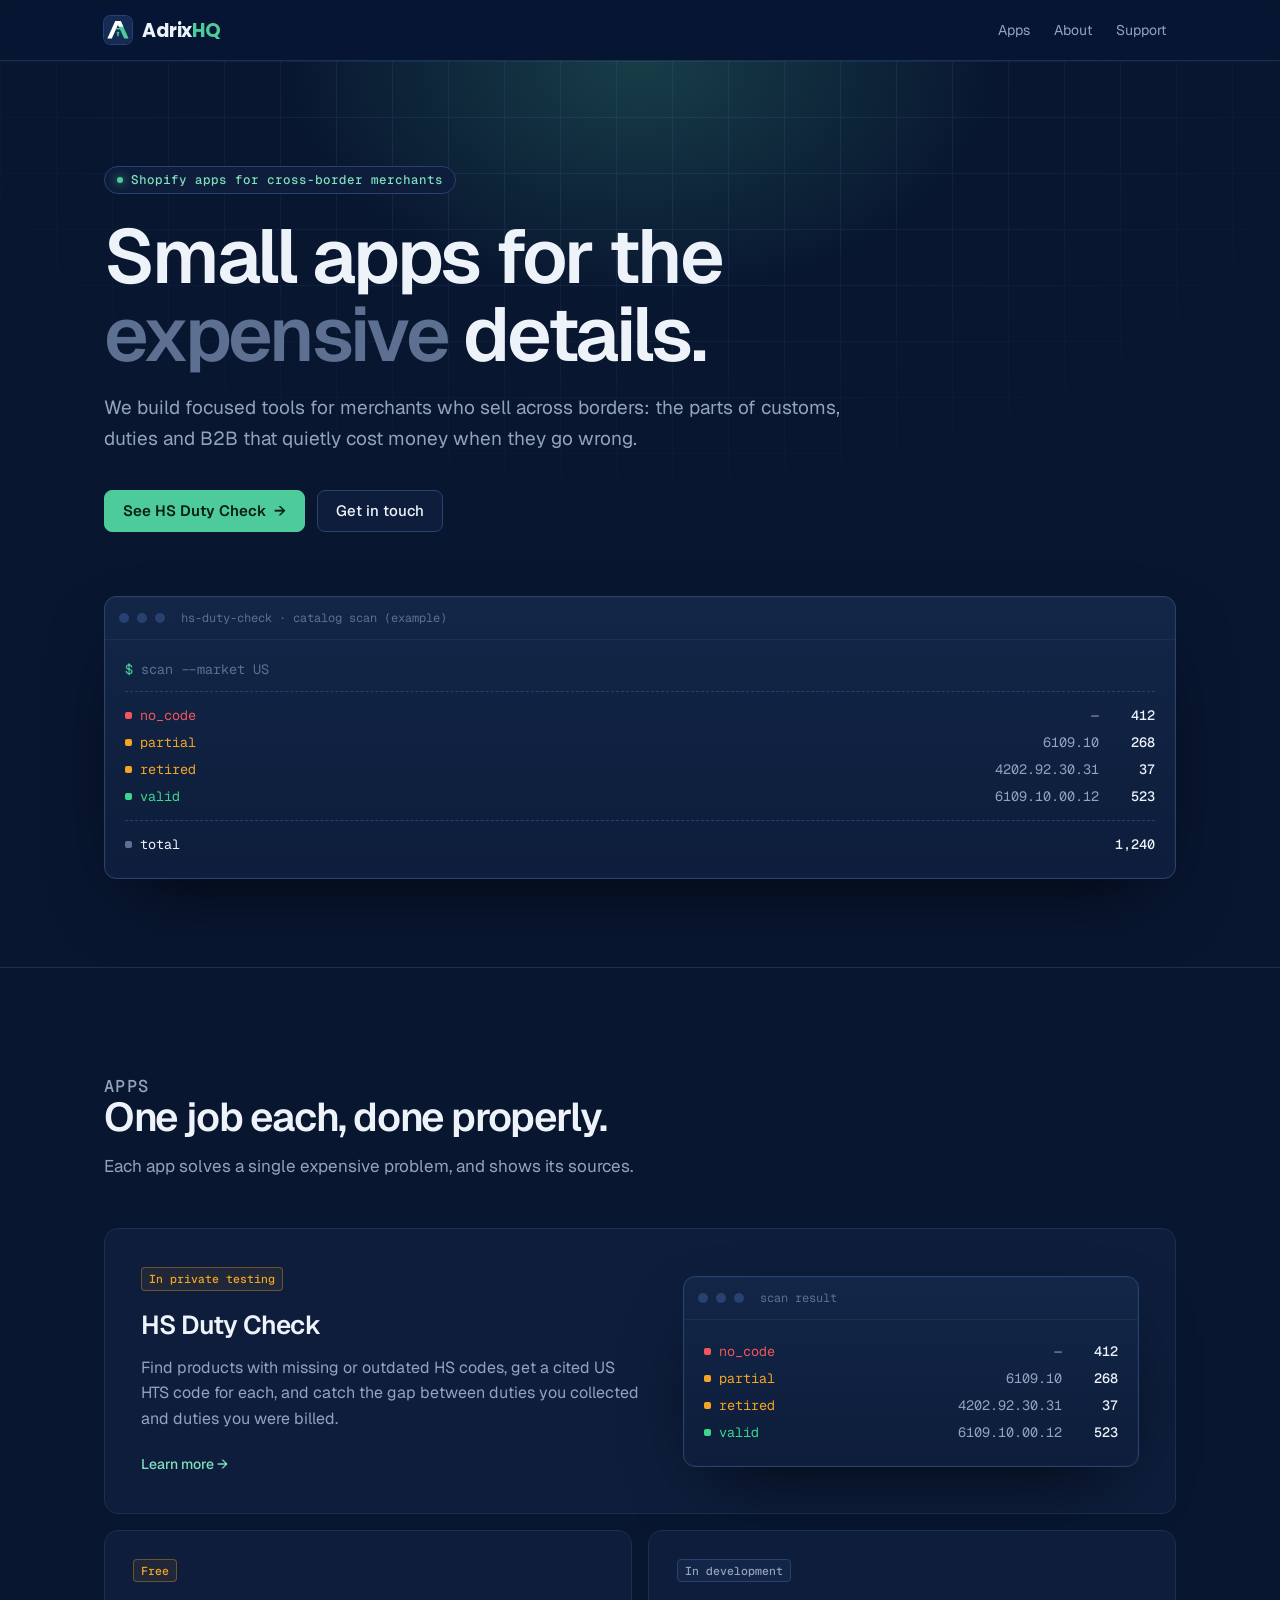
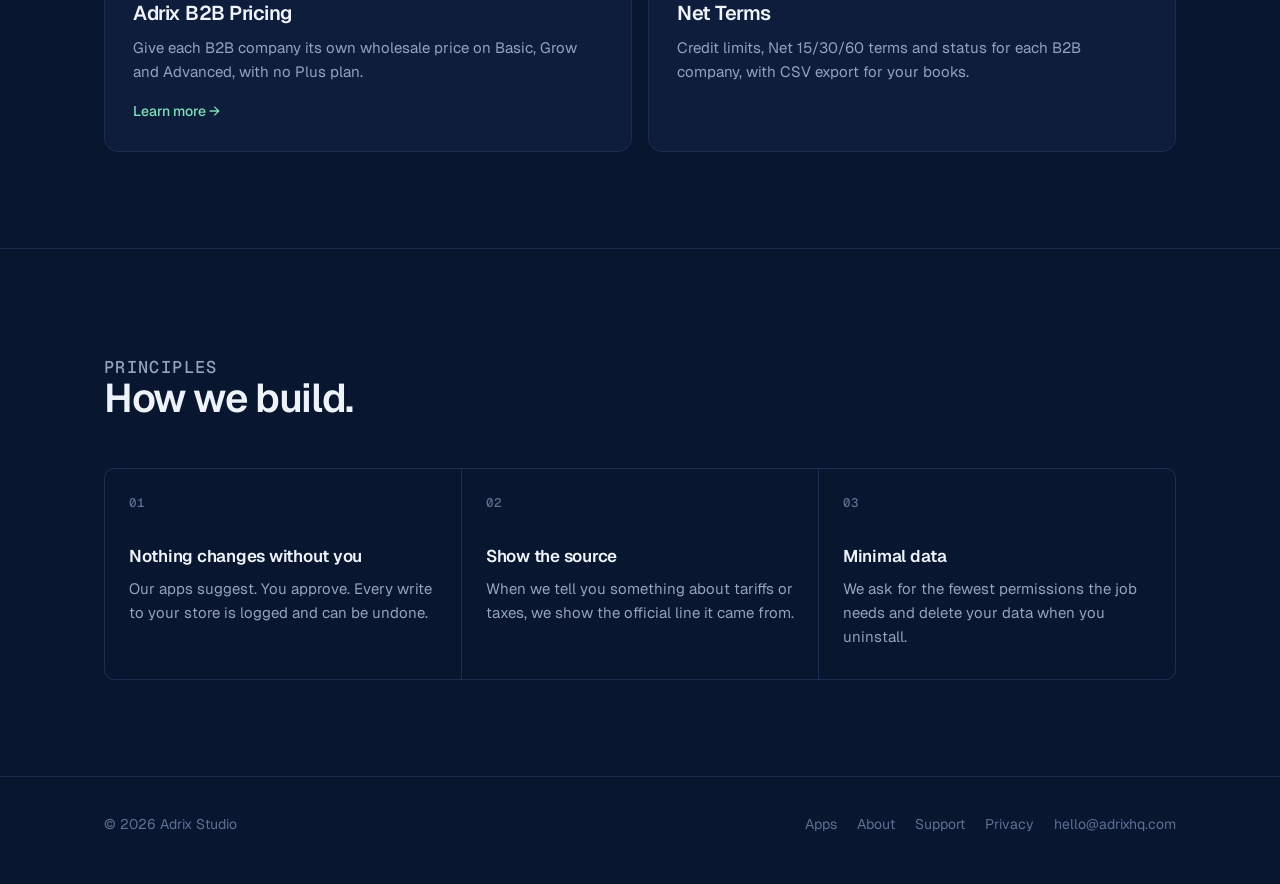
==== commit 4888142a: "Add the Adrix B2B Pricing page and link it from the app lists Co-Authored-By: Claude Opus 5.5 <norep" ====
--- a/index.html
+++ b/index.html
@@ -63,7 +63,7 @@
 </div>
     </a>
     <div class="app-list">
-      <div class="app-mini"><span class="tag dev">In development</span><h3>B2B Tier Pricing</h3><p>A different wholesale price for every B2B company, past the three catalogs Shopify allows on Basic, Grow and Advanced.</p></div>
+      <a class="app-mini" href="/b2b-pricing/"><span class="tag">Free</span><h3>Adrix B2B Pricing</h3><p>Give each B2B company its own wholesale price on Basic, Grow and Advanced, with no Plus plan.</p><span class="more">Learn more →</span></a>
       <div class="app-mini"><span class="tag dev">In development</span><h3>Net Terms</h3><p>Credit limits, Net 15/30/60 terms and status for each B2B company, with CSV export for your books.</p></div>
     </div>
   </div>
--- a/style.css
+++ b/style.css
@@ -389,6 +389,9 @@
 .app-mini p { color: var(--muted); font-size: 15px; margin: 10px 0 0; flex: 1; }
 .app-mini h3 { font-size: 20px; letter-spacing: -0.025em; }
 .app-mini .tag { align-self: flex-start; }
+a.app-mini { color: inherit; text-decoration: none; transition: border-color .15s; }
+a.app-mini:hover { border-color: var(--accent); }
+a.app-mini .more { margin-top: 16px; }
 .tag.dev { color: var(--muted); border-color: var(--line-strong); background: var(--surface-2); }
 
 /* ---------- about ---------- */
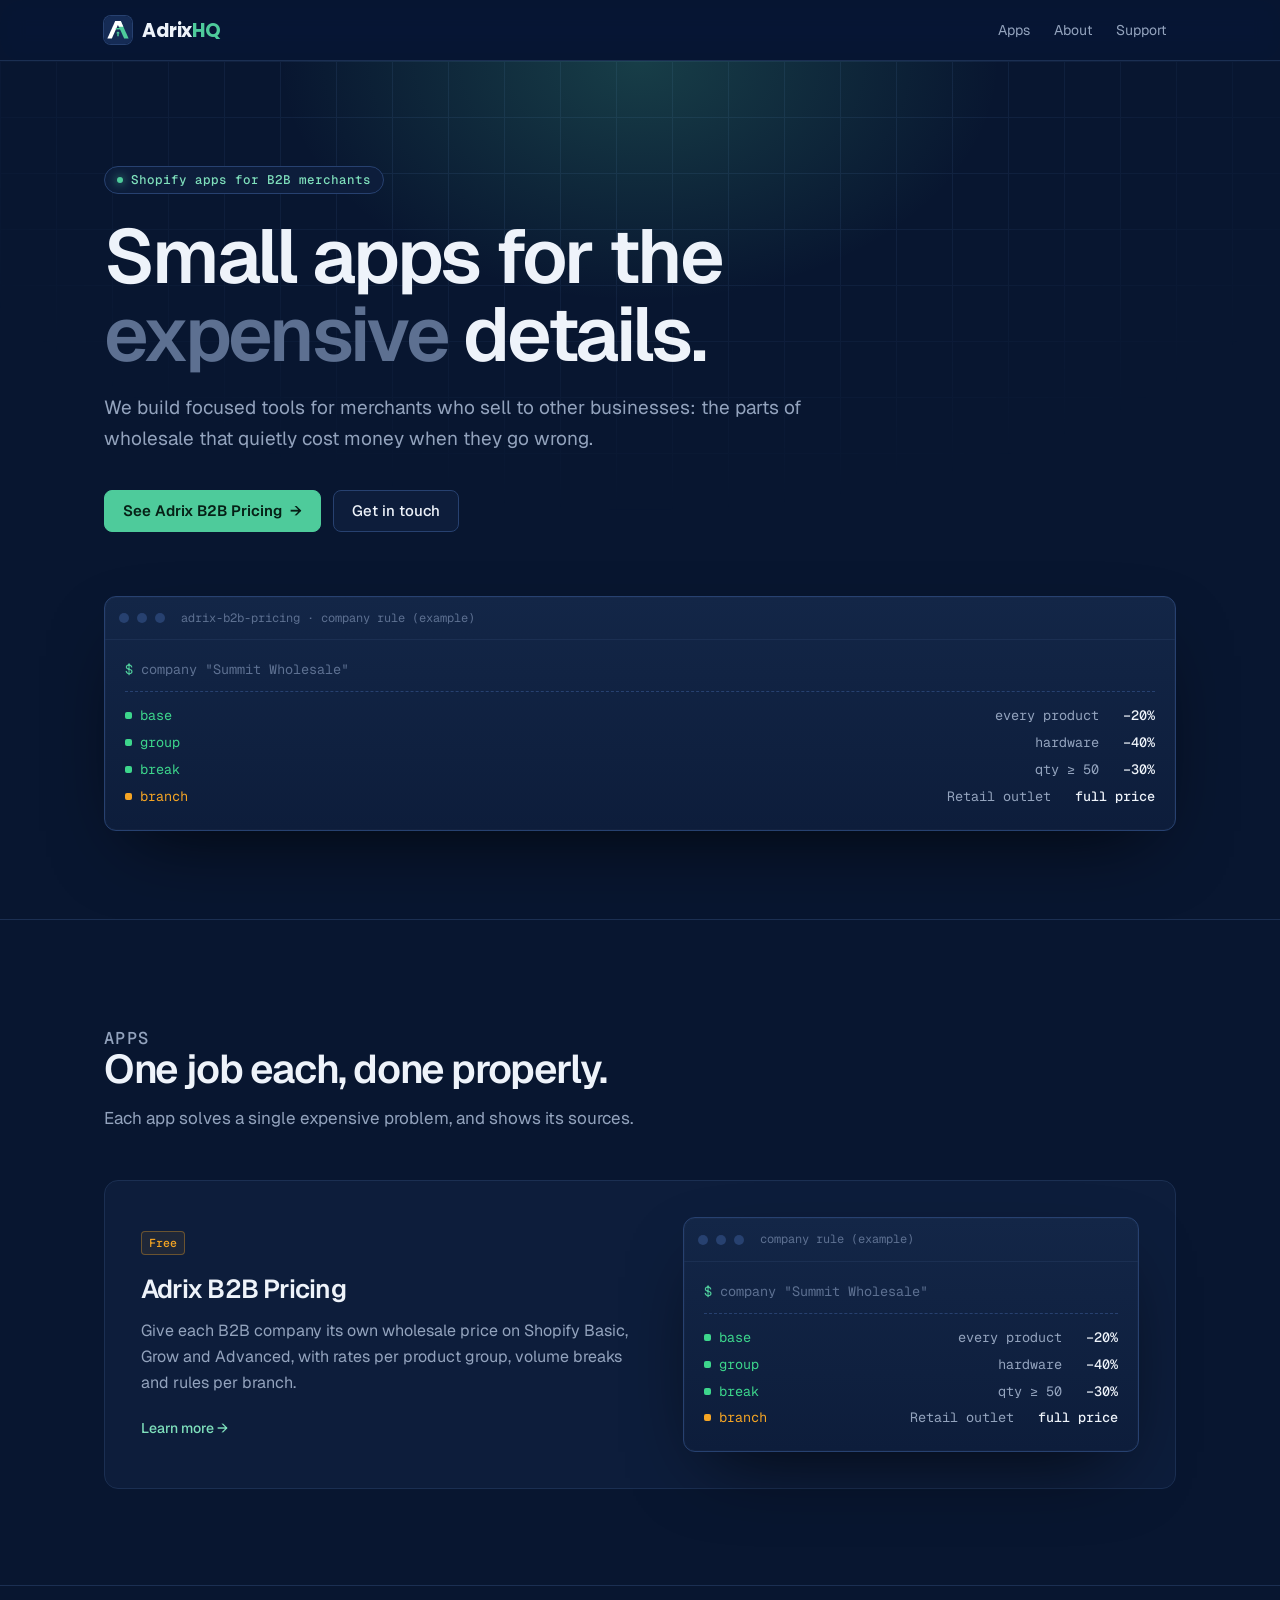
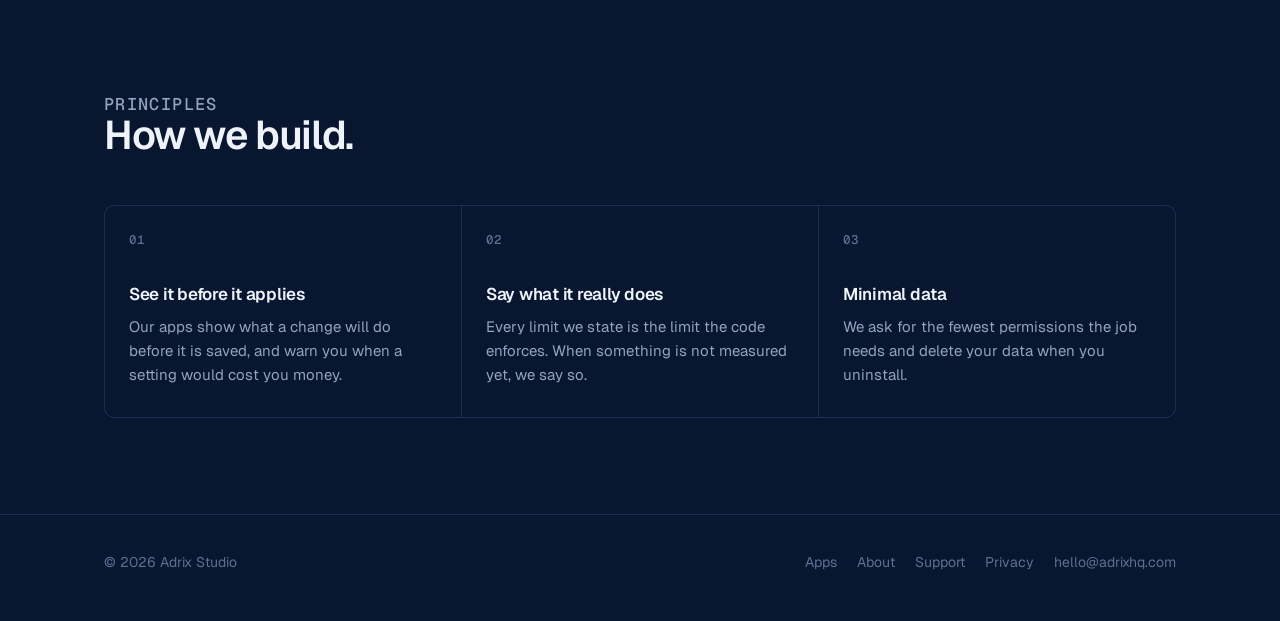
==== commit 2360efce: "Show only Adrix B2B Pricing, and rebuild its page around the app's screens Drops the comparison with" ====
--- a/index.html
+++ b/index.html
@@ -3,13 +3,13 @@
 <head>
 <meta charset="utf-8">
 <meta name="viewport" content="width=device-width, initial-scale=1">
-<title>Adrix — Shopify apps for cross-border merchants</title>
-<meta name="description" content="Adrix builds focused Shopify apps that fix the costly details of selling across borders: customs, duties and B2B.">
+<title>Adrix — Shopify apps for B2B merchants</title>
+<meta name="description" content="Adrix builds focused Shopify apps for merchants who sell wholesale.">
 <meta name="theme-color" content="#081630">
 <link rel="icon" href="/favicon.svg" type="image/svg+xml">
 <link rel="canonical" href="https://adrixhq.com/">
 <meta property="og:title" content="Adrix">
-<meta property="og:description" content="Adrix builds focused Shopify apps that fix the costly details of selling across borders: customs, duties and B2B.">
+<meta property="og:description" content="Adrix builds focused Shopify apps for merchants who sell wholesale.">
 <meta property="og:url" content="https://adrixhq.com/">
 <link rel="preconnect" href="https://fonts.googleapis.com">
 <link rel="preconnect" href="https://fonts.gstatic.com" crossorigin>
@@ -29,16 +29,16 @@
 <main>
 <div class="hero">
   <div class="wrap">
-    <span class="eyebrow">Shopify apps for cross-border merchants</span>
+    <span class="eyebrow">Shopify apps for B2B merchants</span>
     <h1>Small apps for the <span class="dim">expensive</span> details.</h1>
-    <p class="lede">We build focused tools for merchants who sell across borders: the parts of customs, duties and B2B that quietly cost money when they go wrong.</p>
+    <p class="lede">We build focused tools for merchants who sell to other businesses: the parts of wholesale that quietly cost money when they go wrong.</p>
     <div class="actions">
-      <a class="btn btn-primary" href="/hs-duty-check/">See HS Duty Check <span class="arrow">→</span></a>
+      <a class="btn btn-primary" href="/b2b-pricing/">See Adrix B2B Pricing <span class="arrow">→</span></a>
       <a class="btn" href="mailto:hello@adrixhq.com">Get in touch</a>
     </div>
-    <div class="term" role="img" aria-label="Example catalog scan result">
-  <div class="term-bar"><i></i><i></i><i></i><span>hs-duty-check · catalog scan (example)</span></div>
-  <div class="term-body"><div class="prompt">scan --market US</div><hr><div class="term-row"><span class="st bad">no_code</span><span class="code">—</span><b>412</b></div><div class="term-row"><span class="st warn">partial</span><span class="code">6109.10</span><b>268</b></div><div class="term-row"><span class="st warn">retired</span><span class="code">4202.92.30.31</span><b>37</b></div><div class="term-row"><span class="st ok">valid</span><span class="code">6109.10.00.12</span><b>523</b></div><hr><div class="term-row"><span class="st ">total</span><span class="code"></span><b>1,240</b></div></div>
+    <div class="term" role="img" aria-label="Example pricing rule for one company">
+  <div class="term-bar"><i></i><i></i><i></i><span>adrix-b2b-pricing · company rule (example)</span></div>
+  <div class="term-body"><div class="prompt">company "Summit Wholesale"</div><hr><div class="term-row"><span class="st ok">base</span><span class="code">every product</span><b>−20%</b></div><div class="term-row"><span class="st ok">group</span><span class="code">hardware</span><b>−40%</b></div><div class="term-row"><span class="st ok">break</span><span class="code">qty ≥ 50</span><b>−30%</b></div><div class="term-row"><span class="st warn">branch</span><span class="code">Retail outlet</span><b>full price</b></div></div>
 </div>
   </div>
 </div>
@@ -50,22 +50,18 @@
       <h2>One job each, done properly.</h2>
       <p>Each app solves a single expensive problem, and shows its sources.</p>
     </div>
-    <a class="app-card" href="/hs-duty-check/">
+    <a class="app-card" href="/b2b-pricing/">
       <div>
-        <span class="tag">In private testing</span>
-        <h3>HS Duty Check</h3>
-        <p>Find products with missing or outdated HS codes, get a cited US HTS code for each, and catch the gap between duties you collected and duties you were billed.</p>
+        <span class="tag">Free</span>
+        <h3>Adrix B2B Pricing</h3>
+        <p>Give each B2B company its own wholesale price on Shopify Basic, Grow and Advanced, with rates per product group, volume breaks and rules per branch.</p>
         <span class="more">Learn more →</span>
       </div>
-      <div class="term" role="img" aria-label="Example catalog scan result">
-  <div class="term-bar"><i></i><i></i><i></i><span>scan result</span></div>
-  <div class="term-body"><div class="term-row"><span class="st bad">no_code</span><span class="code">—</span><b>412</b></div><div class="term-row"><span class="st warn">partial</span><span class="code">6109.10</span><b>268</b></div><div class="term-row"><span class="st warn">retired</span><span class="code">4202.92.30.31</span><b>37</b></div><div class="term-row"><span class="st ok">valid</span><span class="code">6109.10.00.12</span><b>523</b></div></div>
+      <div class="term" role="img" aria-label="Example pricing rule for one company">
+  <div class="term-bar"><i></i><i></i><i></i><span>company rule (example)</span></div>
+  <div class="term-body"><div class="prompt">company "Summit Wholesale"</div><hr><div class="term-row"><span class="st ok">base</span><span class="code">every product</span><b>−20%</b></div><div class="term-row"><span class="st ok">group</span><span class="code">hardware</span><b>−40%</b></div><div class="term-row"><span class="st ok">break</span><span class="code">qty ≥ 50</span><b>−30%</b></div><div class="term-row"><span class="st warn">branch</span><span class="code">Retail outlet</span><b>full price</b></div></div>
 </div>
     </a>
-    <div class="app-list">
-      <a class="app-mini" href="/b2b-pricing/"><span class="tag">Free</span><h3>Adrix B2B Pricing</h3><p>Give each B2B company its own wholesale price on Basic, Grow and Advanced, with no Plus plan.</p><span class="more">Learn more →</span></a>
-      <div class="app-mini"><span class="tag dev">In development</span><h3>Net Terms</h3><p>Credit limits, Net 15/30/60 terms and status for each B2B company, with CSV export for your books.</p></div>
-    </div>
   </div>
 </section>
 
@@ -76,8 +72,8 @@
       <h2>How we build.</h2>
     </div>
     <div class="grid">
-      <div class="cell"><span class="num">01</span><h3>Nothing changes without you</h3><p>Our apps suggest. You approve. Every write to your store is logged and can be undone.</p></div>
-      <div class="cell"><span class="num">02</span><h3>Show the source</h3><p>When we tell you something about tariffs or taxes, we show the official line it came from.</p></div>
+      <div class="cell"><span class="num">01</span><h3>See it before it applies</h3><p>Our apps show what a change will do before it is saved, and warn you when a setting would cost you money.</p></div>
+      <div class="cell"><span class="num">02</span><h3>Say what it really does</h3><p>Every limit we state is the limit the code enforces. When something is not measured yet, we say so.</p></div>
       <div class="cell"><span class="num">03</span><h3>Minimal data</h3><p>We ask for the fewest permissions the job needs and delete your data when you uninstall.</p></div>
     </div>
   </div>
@@ -90,7 +86,7 @@
       <a href="/apps/">Apps</a>
       <a href="/about/">About</a>
       <a href="/support/">Support</a>
-      <a href="/privacy/hs-duty-check/">Privacy</a>
+      <a href="https://b2b-tier-pricing.web.app/privacy">Privacy</a>
       <a href="mailto:hello@adrixhq.com">hello@adrixhq.com</a>
     </nav>
   </div>
--- a/style.css
+++ b/style.css
@@ -204,6 +204,8 @@
 }
 .term-row .code { color: var(--muted); }
 .term-row b { font-weight: 500; text-align: right; min-width: 4ch; }
+.term-note { color: var(--muted); white-space: normal; padding: 2px 0 6px 15px; }
+.term-row .st { white-space: normal; word-break: break-all; }
 .term .prompt { color: var(--faint); }
 .term .prompt::before { content: "$ "; color: var(--accent); }
 .term hr { border: 0; border-top: 1px dashed var(--line-strong); margin: 10px 0; }
@@ -403,3 +405,80 @@
 .facts dt { font: 500 12px/1.6 var(--mono); color: var(--faint); text-transform: uppercase; letter-spacing: .06em; margin: 0; }
 .facts dd { margin: 0; color: var(--ink); text-align: right; }
 @media (max-width: 760px) { .about-grid { grid-template-columns: 1fr; gap: 32px; } }
+
+/* ---------- product page: feature rows + app screen mockups ---------- */
+.hero-split { display: grid; grid-template-columns: 1fr 1.05fr; gap: 56px; align-items: center; }
+.hero-split .mock { margin-top: 0; }
+@media (max-width: 960px) { .hero-split { grid-template-columns: 1fr; gap: 40px; } }
+
+.pains { display: grid; grid-template-columns: repeat(3, 1fr); gap: 16px; margin-bottom: 32px; }
+.pain { border: 1px solid var(--line); border-radius: 14px; padding: 26px; background: var(--surface); }
+.pain .ico { width: 36px; height: 36px; border-radius: 10px; display: grid; place-items: center; background: rgba(239, 68, 68, .12); color: var(--bad); margin-bottom: 16px; }
+.pain .ico svg { width: 18px; height: 18px; }
+.pain p { color: var(--muted); font-size: 15px; margin: 8px 0 0; }
+@media (max-width: 860px) { .pains { grid-template-columns: 1fr; } }
+
+.feature { display: grid; grid-template-columns: 1fr 1.15fr; gap: 64px; align-items: center; padding: 56px 0; border-top: 1px solid var(--line); }
+.feature:first-of-type { border-top: 0; padding-top: 8px; }
+.feature.flip > .copy { order: 2; }
+.feature .copy .label { margin-bottom: 10px; }
+.feature .copy h3 { font-size: clamp(22px, 2.6vw, 28px); letter-spacing: -0.025em; line-height: 1.2; }
+.feature .copy p { color: var(--muted); margin: 14px 0 0; }
+.feature .copy ul { margin: 16px 0 0; padding: 0; list-style: none; }
+.feature .copy li { color: var(--muted); padding-left: 22px; position: relative; margin: 8px 0; font-size: 15px; }
+.feature .copy li::before { content: ""; position: absolute; left: 2px; top: .55em; width: 10px; height: 6px; border-left: 2px solid var(--accent); border-bottom: 2px solid var(--accent); transform: rotate(-45deg); }
+@media (max-width: 900px) { .feature, .feature.flip { grid-template-columns: 1fr; gap: 28px; } .feature.flip > .copy { order: 0; } }
+
+/* A simplified Shopify-admin screen, light like the real admin. */
+.mock { --m-ink: #303030; --m-muted: #616161; --m-line: #e3e3e3; --m-bg: #f1f1f1; --m-card: #fff;
+  border-radius: 14px; overflow: hidden; background: var(--m-bg); color: var(--m-ink);
+  font: 13px/1.45 -apple-system, BlinkMacSystemFont, "Segoe UI", Inter, sans-serif;
+  box-shadow: 0 30px 80px -30px rgba(0, 0, 0, .7), 0 0 0 1px rgba(255, 255, 255, .08); }
+.mock-bar { background: #1a1a1a; color: #e3e3e3; display: flex; align-items: center; gap: 8px; padding: 9px 14px; font-size: 12px; }
+.mock-bar i { width: 18px; height: 18px; border-radius: 5px; background: #152b55; display: grid; place-items: center; }
+.mock-bar i::after { content: ""; width: 8px; height: 8px; border-radius: 2px; background: #4ecb9b; }
+.mock-body { padding: 16px; display: grid; gap: 12px; }
+.mock-title { display: flex; align-items: center; justify-content: space-between; gap: 10px; font-weight: 650; font-size: 15px; }
+.mock-card { background: var(--m-card); border-radius: 10px; padding: 14px; box-shadow: 0 1px 0 rgba(0, 0, 0, .06), 0 0 0 1px rgba(0, 0, 0, .04); display: grid; gap: 10px; }
+.mock-card h4 { font-size: 13px; font-weight: 650; margin: 0; letter-spacing: 0; }
+.mbtn { display: inline-block; border-radius: 8px; padding: 5px 10px; font-size: 12px; font-weight: 550; background: #fff; box-shadow: inset 0 0 0 1px #d4d4d4, 0 1px 0 rgba(0,0,0,.05); color: var(--m-ink); white-space: nowrap; }
+.mbtn.pri { background: #303030; color: #fff; box-shadow: none; }
+.mbtns { display: flex; gap: 6px; flex-wrap: wrap; }
+.mfield { display: grid; gap: 4px; }
+.mfield > span { font-size: 12px; color: var(--m-ink); }
+.mfield .box { border: 1px solid #8a8a8a; border-radius: 8px; padding: 6px 9px; background: #fdfdfd; white-space: pre; font-family: inherit; min-height: 30px; }
+.mfield small { color: var(--m-muted); font-size: 11.5px; }
+.mtable { width: 100%; border-collapse: collapse; font-size: 12.5px; }
+.mtable th { text-align: left; font-weight: 550; color: var(--m-muted); background: #f7f7f7; padding: 7px 9px; border-bottom: 1px solid var(--m-line); }
+.mtable td { padding: 8px 9px; border-bottom: 1px solid var(--m-line); }
+.mtable tr:last-child td { border-bottom: 0; }
+.mtable a { color: #005bd3; text-decoration: none; }
+.mbadge { display: inline-block; border-radius: 8px; padding: 1px 8px; font-size: 12px; background: #e3e3e3; color: #4a4a4a; }
+.mbadge.ok { background: #cdfee1; color: #0c5132; }
+.mbanner { border-radius: 10px; padding: 10px 12px; display: grid; gap: 4px; font-size: 12.5px; }
+.mbanner b { font-weight: 650; }
+.mbanner.crit { background: #fee9e8; box-shadow: inset 3px 0 0 #e51c00; }
+.mbanner.warn { background: #fff1e3; box-shadow: inset 3px 0 0 #ffb800; }
+.mbanner.info { background: #eaf4ff; box-shadow: inset 3px 0 0 #0094d5; }
+.mcheck { display: flex; gap: 8px; align-items: flex-start; }
+.mcheck i { width: 16px; height: 16px; border-radius: 4px; background: #303030; flex: none; margin-top: 1px; position: relative; }
+.mcheck i::after { content: ""; position: absolute; left: 5px; top: 2px; width: 4px; height: 8px; border: solid #fff; border-width: 0 2px 2px 0; transform: rotate(45deg); }
+.msearch { border: 1px solid #b5b5b5; border-radius: 8px; padding: 5px 9px; color: var(--m-muted); }
+.mock-note { color: var(--faint); font-size: 12.5px; margin-top: 10px; text-align: center; }
+/* storefront cart */
+.mock.cart { font-size: 13.5px; }
+.cart-line { display: grid; grid-template-columns: 44px 1fr auto; gap: 12px; align-items: center; }
+.cart-line .thumb { width: 44px; height: 44px; border-radius: 8px; background: linear-gradient(135deg, #dfe6ee, #c9d3de); }
+.cart-line .t { font-weight: 550; }
+.cart-line .d { color: #1a7f4b; font-size: 12px; }
+.cart-line s { color: var(--m-muted); font-size: 12px; margin-right: 6px; }
+.cart-sum { display: grid; gap: 4px; border-top: 1px solid var(--m-line); padding-top: 10px; }
+.cart-sum div { display: flex; justify-content: space-between; }
+.cart-sum .tot { font-weight: 650; font-size: 15px; }
+
+.why { display: grid; grid-template-columns: repeat(3, 1fr); gap: 1px; background: var(--line); border: 1px solid var(--line); border-radius: 14px; overflow: hidden; }
+.why > div { background: var(--bg); padding: 28px; }
+.why .ico { width: 38px; height: 38px; border-radius: 10px; display: grid; place-items: center; background: rgba(78, 203, 155, .12); color: var(--accent); margin-bottom: 16px; }
+.why .ico svg { width: 19px; height: 19px; }
+.why p { color: var(--muted); font-size: 15px; margin: 8px 0 0; }
+@media (max-width: 860px) { .why { grid-template-columns: 1fr; } }
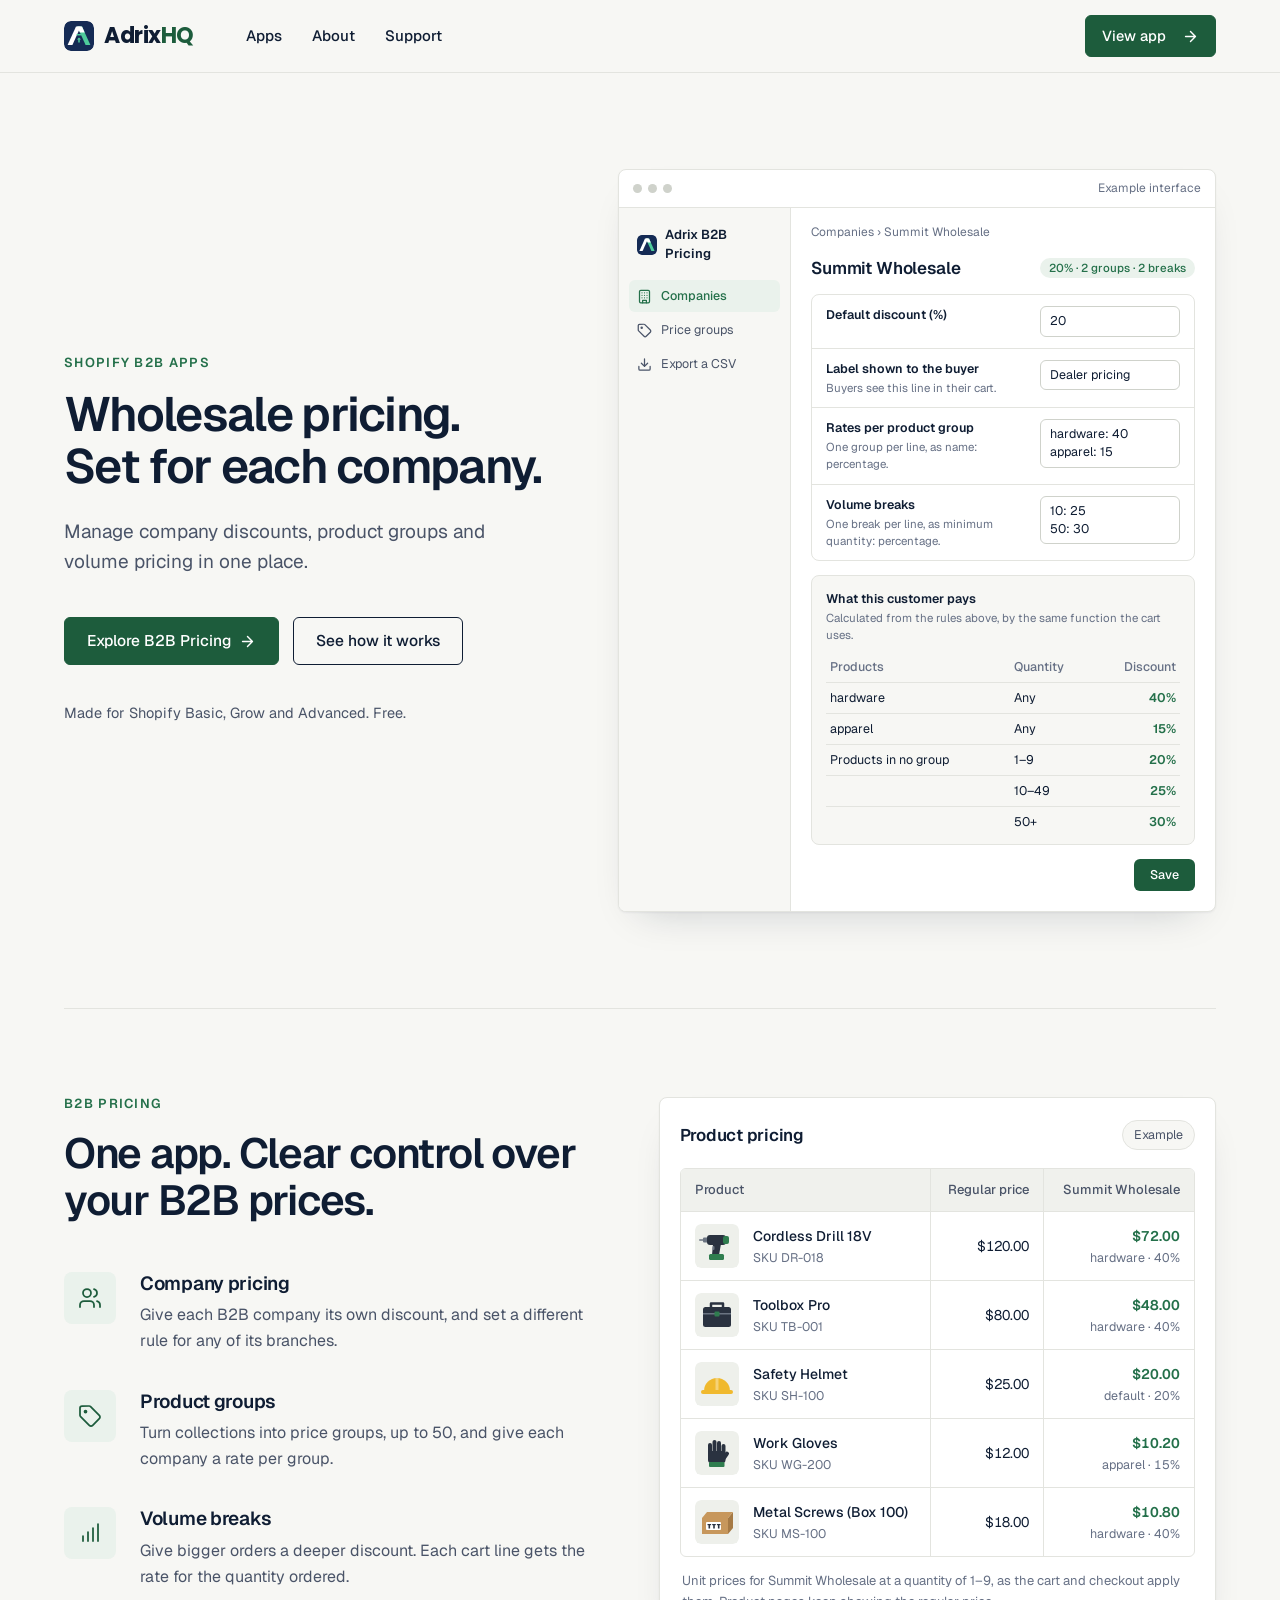
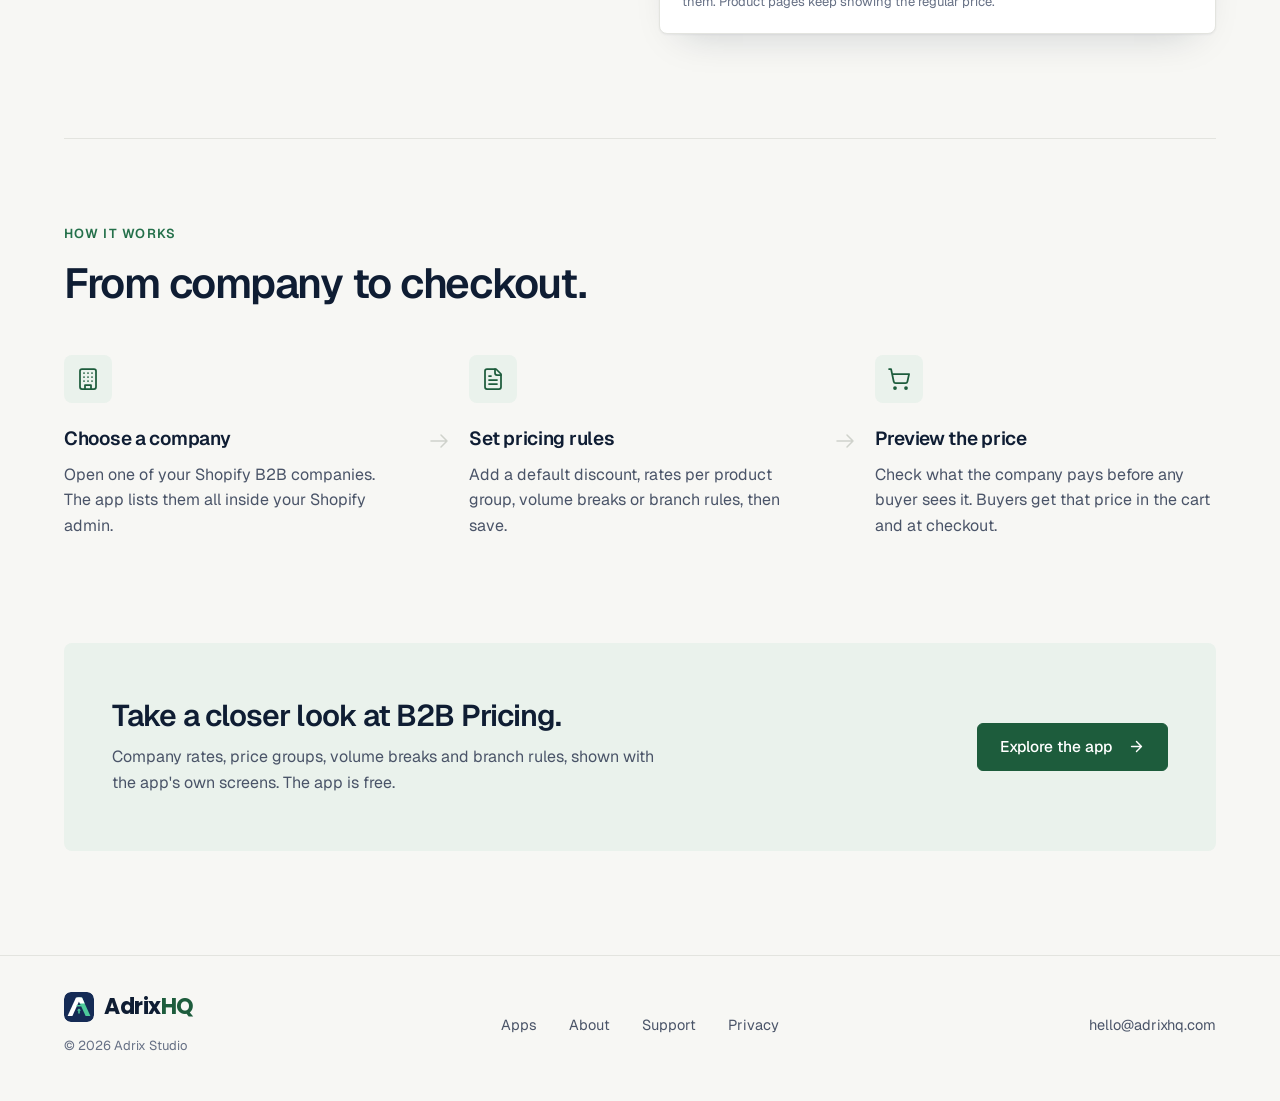
==== commit 101a8b20: "Redesign the home page: light theme, app screen, example prices The home page moves to an off-white," ====
--- a/index.html
+++ b/index.html
@@ -5,7 +5,7 @@
 <meta name="viewport" content="width=device-width, initial-scale=1">
 <title>Adrix — Shopify apps for B2B merchants</title>
 <meta name="description" content="Adrix builds focused Shopify apps for merchants who sell wholesale.">
-<meta name="theme-color" content="#081630">
+<meta name="theme-color" content="#f7f7f4">
 <link rel="icon" href="/favicon.svg" type="image/svg+xml">
 <link rel="canonical" href="https://adrixhq.com/">
 <meta property="og:title" content="Adrix">
@@ -16,79 +16,141 @@
 <link href="https://fonts.googleapis.com/css2?family=Geist:wght@400;500;600&family=Geist+Mono:wght@500&family=Poppins:wght@700&display=swap" rel="stylesheet">
 <link rel="stylesheet" href="/style.css">
 </head>
-<body><header class="site-header">
+<body class="light"><a class="skip" href="#main">Skip to content</a>
+<header class="site-header">
   <div class="wrap">
     <a class="logo" href="/"><svg viewBox="0 0 100 100" aria-hidden="true"><rect width="100" height="100" rx="22" fill="#152b55"/><path d="M44 18h16l28 62H72z" fill="#4ecb9b"/><path d="M40 18h16L28 80H12z" fill="#fff"/><path d="M44 18h16l9 20H53z" fill="#fff"/><path d="M42 43h16v3.5a2 2 0 0 1-4 0 2 2 0 0 1-4 0 2 2 0 0 1-4 0 2 2 0 0 1-4 0z" fill="#4ecb9b"/><path d="M50 55l7 7h-4.5v10h-5V62H43z" fill="#4ecb9b"/></svg><span>Adrix<b>HQ</b></span></a>
-    <nav class="nav">
+    <nav class="nav" aria-label="Main">
       <a href="/apps/">Apps</a>
       <a href="/about/">About</a>
       <a href="/support/">Support</a>
     </nav>
+    <a class="btn btn-primary btn-sm header-cta" href="/b2b-pricing/">View app<span class="sr-only">: Adrix B2B Pricing</span> <svg viewBox="0 0 24 24" fill="none" stroke="currentColor" stroke-width="2" stroke-linecap="round" stroke-linejoin="round" aria-hidden="true"><path d="M5 12h14M12 5l7 7-7 7"/></svg></a>
   </div>
 </header>
-<main>
-<div class="hero">
+<main id="main">
+<div class="home-hero">
   <div class="wrap">
-    <span class="eyebrow">Shopify apps for B2B merchants</span>
-    <h1>Small apps for the <span class="dim">expensive</span> details.</h1>
-    <p class="lede">We build focused tools for merchants who sell to other businesses: the parts of wholesale that quietly cost money when they go wrong.</p>
-    <div class="actions">
-      <a class="btn btn-primary" href="/b2b-pricing/">See Adrix B2B Pricing <span class="arrow">→</span></a>
-      <a class="btn" href="mailto:hello@adrixhq.com">Get in touch</a>
+    <div>
+      <p class="label">Shopify B2B apps</p>
+      <h1><span>Wholesale pricing.</span> <span>Set for each company.</span></h1>
+      <p class="lede">Manage company discounts, product groups and volume pricing in one place.</p>
+      <div class="actions">
+        <a class="btn btn-primary" href="/b2b-pricing/">Explore B2B Pricing <svg viewBox="0 0 24 24" fill="none" stroke="currentColor" stroke-width="2" stroke-linecap="round" stroke-linejoin="round" aria-hidden="true"><path d="M5 12h14M12 5l7 7-7 7"/></svg></a>
+        <a class="btn" href="#how">See how it works</a>
+      </div>
+      <p class="plans">Made for Shopify Basic, Grow and Advanced. Free.</p>
     </div>
-    <div class="term" role="img" aria-label="Example pricing rule for one company">
-  <div class="term-bar"><i></i><i></i><i></i><span>adrix-b2b-pricing · company rule (example)</span></div>
-  <div class="term-body"><div class="prompt">company "Summit Wholesale"</div><hr><div class="term-row"><span class="st ok">base</span><span class="code">every product</span><b>−20%</b></div><div class="term-row"><span class="st ok">group</span><span class="code">hardware</span><b>−40%</b></div><div class="term-row"><span class="st ok">break</span><span class="code">qty ≥ 50</span><b>−30%</b></div><div class="term-row"><span class="st warn">branch</span><span class="code">Retail outlet</span><b>full price</b></div></div>
-</div>
+
+    <div class="screen" role="img" aria-label="Example interface of Adrix B2B Pricing: Summit Wholesale gets a 20% default discount, 40% on hardware, 15% on apparel, and volume breaks of 25% from 10 units and 30% from 50.">
+      <div class="screen-bar"><span class="dots"><i></i><i></i><i></i></span><span>Example interface</span></div>
+      <div class="screen-body">
+        <div class="screen-side">
+          <div class="app-name"><svg viewBox="0 0 100 100" aria-hidden="true"><rect width="100" height="100" rx="22" fill="#152b55"/><path d="M44 18h16l28 62H72z" fill="#4ecb9b"/><path d="M40 18h16L28 80H12z" fill="#fff"/><path d="M44 18h16l9 20H53z" fill="#fff"/></svg>Adrix B2B Pricing</div>
+          <ul class="screen-nav">
+            <li class="on"><svg viewBox="0 0 24 24" fill="none" stroke="currentColor" stroke-width="2" stroke-linecap="round" stroke-linejoin="round"><rect x="4" y="2" width="16" height="20" rx="2"/><path d="M9 22v-4h6v4M8 6h.01M12 6h.01M16 6h.01M8 10h.01M12 10h.01M16 10h.01M8 14h.01M12 14h.01M16 14h.01"/></svg>Companies</li>
+            <li><svg viewBox="0 0 24 24" fill="none" stroke="currentColor" stroke-width="2" stroke-linecap="round" stroke-linejoin="round"><path d="M12.6 2.6A2 2 0 0 0 11.2 2H4a2 2 0 0 0-2 2v7.2a2 2 0 0 0 .6 1.4l8.7 8.7a2.4 2.4 0 0 0 3.4 0l6.6-6.6a2.4 2.4 0 0 0 0-3.4z"/><circle cx="7.5" cy="7.5" r="1"/></svg>Price groups</li>
+            <li><svg viewBox="0 0 24 24" fill="none" stroke="currentColor" stroke-width="2" stroke-linecap="round" stroke-linejoin="round"><path d="M21 15v4a2 2 0 0 1-2 2H5a2 2 0 0 1-2-2v-4M7 10l5 5 5-5M12 15V3"/></svg>Export a CSV</li>
+          </ul>
+        </div>
+        <div class="screen-main">
+          <div class="crumb">Companies › Summit Wholesale</div>
+          <div class="screen-title"><b>Summit Wholesale</b><span class="badge">20% · 2 groups · 2 breaks</span></div>
+          <div class="panel">
+            <div class="frow"><div><b>Default discount (%)</b></div><div class="field">20</div></div>
+            <div class="frow"><div><b>Label shown to the buyer</b><small>Buyers see this line in their cart.</small></div><div class="field">Dealer pricing</div></div>
+            <div class="frow"><div><b>Rates per product group</b><small>One group per line, as name: percentage.</small></div><div class="field">hardware: 40
+apparel: 15</div></div>
+            <div class="frow"><div><b>Volume breaks</b><small>One break per line, as minimum quantity: percentage.</small></div><div class="field">10: 25
+50: 30</div></div>
+          </div>
+          <div class="panel preview">
+            <b>What this customer pays</b>
+            <small>Calculated from the rules above, by the same function the cart uses.</small>
+            <table>
+              <tr><th>Products</th><th>Quantity</th><th>Discount</th></tr>
+              <tr><td>hardware</td><td>Any</td><td>40%</td></tr>
+              <tr><td>apparel</td><td>Any</td><td>15%</td></tr>
+              <tr><td>Products in no group</td><td>1–9</td><td>20%</td></tr>
+              <tr><td></td><td>10–49</td><td>25%</td></tr>
+              <tr><td></td><td>50+</td><td>30%</td></tr>
+            </table>
+          </div>
+          <div class="screen-actions"><span class="sbtn">Save</span></div>
+        </div>
+      </div>
+    </div>
   </div>
 </div>
 
-<section id="apps">
+<section class="band" id="features">
+  <div class="wrap split-2">
+    <div>
+      <p class="label">B2B Pricing</p>
+      <h2>One app. Clear control over your B2B prices.</h2>
+      <ul class="feat-list">
+        <li><span class="ico-tile"><svg viewBox="0 0 24 24" fill="none" stroke="currentColor" stroke-width="1.75" stroke-linecap="round" stroke-linejoin="round" aria-hidden="true"><path d="M16 21v-2a4 4 0 0 0-4-4H6a4 4 0 0 0-4 4v2"/><circle cx="9" cy="7" r="4"/><path d="M22 21v-2a4 4 0 0 0-3-3.87M16 3.13a4 4 0 0 1 0 7.75"/></svg></span><div><h3>Company pricing</h3><p>Give each B2B company its own discount, and set a different rule for any of its branches.</p></div></li>
+        <li><span class="ico-tile"><svg viewBox="0 0 24 24" fill="none" stroke="currentColor" stroke-width="1.75" stroke-linecap="round" stroke-linejoin="round" aria-hidden="true"><path d="M12.6 2.6A2 2 0 0 0 11.2 2H4a2 2 0 0 0-2 2v7.2a2 2 0 0 0 .6 1.4l8.7 8.7a2.4 2.4 0 0 0 3.4 0l6.6-6.6a2.4 2.4 0 0 0 0-3.4z"/><circle cx="7.5" cy="7.5" r="1"/></svg></span><div><h3>Product groups</h3><p>Turn collections into price groups, up to 50, and give each company a rate per group.</p></div></li>
+        <li><span class="ico-tile"><svg viewBox="0 0 24 24" fill="none" stroke="currentColor" stroke-width="1.75" stroke-linecap="round" stroke-linejoin="round" aria-hidden="true"><path d="M5 20v-5M10 20V11M15 20V7M20 20V3"/></svg></span><div><h3>Volume breaks</h3><p>Give bigger orders a deeper discount. Each cart line gets the rate for the quantity ordered.</p></div></li>
+      </ul>
+    </div>
+
+    <div class="price-card">
+      <div class="price-card-head"><h3 id="pricing-title">Product pricing</h3><span class="pill">Example</span></div>
+      <div class="price-scroll">
+        <table class="price-table" aria-labelledby="pricing-title">
+          <thead><tr><th scope="col">Product</th><th scope="col">Regular price</th><th scope="col">Summit Wholesale</th></tr></thead>
+          <tbody>
+            <tr><td><div class="prod"><svg class="thumb" viewBox="0 0 44 44" aria-hidden="true"><rect class="bg" width="44" height="44" rx="6"/><rect class="md" x="4" y="15.2" width="5" height="1.6" rx=".8"/><rect class="md" x="8" y="13.5" width="5" height="5" rx="1"/><rect class="dk" x="12" y="11" width="19" height="10" rx="3"/><rect class="gr" x="28" y="12" width="6" height="8" rx="2"/><path class="dk" d="M18 20h8l-2 11h-7z"/><rect class="md" x="17.5" y="22" width="2" height="4" rx="1"/><rect class="gr" x="14" y="30" width="15" height="6" rx="1.5"/></svg><div><b>Cordless Drill 18V</b><small>SKU DR-018</small></div></div></td><td>$120.00</td><td class="net"><b>$72.00</b><small>hardware · 40%</small></td></tr>
+            <tr><td><div class="prod"><svg class="thumb" viewBox="0 0 44 44" aria-hidden="true"><rect class="bg" width="44" height="44" rx="6"/><path class="ln" d="M16 14v-3.5h12V14"/><rect class="dk" x="8" y="14" width="28" height="20" rx="2.5"/><rect class="md" x="8" y="20" width="28" height="1.5"/><rect class="gr" x="19.5" y="18.5" width="5" height="5" rx="1"/></svg><div><b>Toolbox Pro</b><small>SKU TB-001</small></div></div></td><td>$80.00</td><td class="net"><b>$48.00</b><small>hardware · 40%</small></td></tr>
+            <tr><td><div class="prod"><svg class="thumb" viewBox="0 0 44 44" aria-hidden="true"><rect class="bg" width="44" height="44" rx="6"/><path class="yl" d="M9 29a13 13 0 0 1 26 0z"/><rect class="hl" x="20.5" y="16" width="3" height="13"/><rect class="yl" x="6" y="28" width="32" height="4" rx="2"/></svg><div><b>Safety Helmet</b><small>SKU SH-100</small></div></div></td><td>$25.00</td><td class="net"><b>$20.00</b><small>default · 20%</small></td></tr>
+            <tr><td><div class="prod"><svg class="thumb" viewBox="0 0 44 44" aria-hidden="true"><rect class="bg" width="44" height="44" rx="6"/><rect class="dk" x="13" y="12" width="4" height="14" rx="2"/><rect class="dk" x="17.5" y="9" width="4" height="17" rx="2"/><rect class="dk" x="22" y="10" width="4" height="16" rx="2"/><rect class="dk" x="26.5" y="13" width="4" height="13" rx="2"/><rect class="dk" x="28" y="20" width="4" height="11" rx="2" transform="rotate(35 30 25.5)"/><rect class="dk" x="13" y="20" width="17.5" height="12" rx="3"/><rect class="gr" x="14" y="31" width="15.5" height="5" rx="1"/></svg><div><b>Work Gloves</b><small>SKU WG-200</small></div></div></td><td>$12.00</td><td class="net"><b>$10.20</b><small>apparel · 15%</small></td></tr>
+            <tr><td><div class="prod"><svg class="thumb" viewBox="0 0 44 44" aria-hidden="true"><rect class="bg" width="44" height="44" rx="6"/><path class="kd" d="M33 18l5-6v16l-5 6z"/><path class="kr" d="M7 18l5-6h26l-5 6z"/><rect class="kr" x="7" y="18" width="26" height="16"/><rect class="wh" x="11" y="22" width="15" height="8" rx="1"/><rect class="dk" x="13.5" y="24" width="1.6" height="4.5"/><rect class="dk" x="12.5" y="24" width="3.6" height="1.2"/><rect class="dk" x="18.2" y="24" width="1.6" height="4.5"/><rect class="dk" x="17.2" y="24" width="3.6" height="1.2"/><rect class="dk" x="22.9" y="24" width="1.6" height="4.5"/><rect class="dk" x="21.9" y="24" width="3.6" height="1.2"/></svg><div><b>Metal Screws (Box 100)</b><small>SKU MS-100</small></div></div></td><td>$18.00</td><td class="net"><b>$10.80</b><small>hardware · 40%</small></td></tr>
+          </tbody>
+        </table>
+      </div>
+      <p class="table-note">Unit prices for Summit Wholesale at a quantity of 1–9, as the cart and checkout apply them. Product pages keep showing the regular price.</p>
+    </div>
+  </div>
+</section>
+
+<section class="band" id="how">
   <div class="wrap">
-    <div class="section-head">
-      <p class="label">Apps</p>
-      <h2>One job each, done properly.</h2>
-      <p>Each app solves a single expensive problem, and shows its sources.</p>
-    </div>
-    <a class="app-card" href="/b2b-pricing/">
-      <div>
-        <span class="tag">Free</span>
-        <h3>Adrix B2B Pricing</h3>
-        <p>Give each B2B company its own wholesale price on Shopify Basic, Grow and Advanced, with rates per product group, volume breaks and rules per branch.</p>
-        <span class="more">Learn more →</span>
-      </div>
-      <div class="term" role="img" aria-label="Example pricing rule for one company">
-  <div class="term-bar"><i></i><i></i><i></i><span>company rule (example)</span></div>
-  <div class="term-body"><div class="prompt">company "Summit Wholesale"</div><hr><div class="term-row"><span class="st ok">base</span><span class="code">every product</span><b>−20%</b></div><div class="term-row"><span class="st ok">group</span><span class="code">hardware</span><b>−40%</b></div><div class="term-row"><span class="st ok">break</span><span class="code">qty ≥ 50</span><b>−30%</b></div><div class="term-row"><span class="st warn">branch</span><span class="code">Retail outlet</span><b>full price</b></div></div>
-</div>
-    </a>
+    <p class="label">How it works</p>
+    <h2>From company to checkout.</h2>
+    <ol class="flow">
+      <li><span class="ico-tile"><svg viewBox="0 0 24 24" fill="none" stroke="currentColor" stroke-width="1.75" stroke-linecap="round" stroke-linejoin="round" aria-hidden="true"><rect x="4" y="2" width="16" height="20" rx="2"/><path d="M9 22v-4h6v4M8 6h.01M12 6h.01M16 6h.01M8 10h.01M12 10h.01M16 10h.01M8 14h.01M12 14h.01M16 14h.01"/></svg></span><h3>Choose a company</h3><p>Open one of your Shopify B2B companies. The app lists them all inside your Shopify admin.</p><svg class="flow-arrow" viewBox="0 0 24 24" fill="none" stroke="currentColor" stroke-width="1.5" stroke-linecap="round" stroke-linejoin="round" aria-hidden="true"><path d="M4 12h16M14 6l6 6-6 6"/></svg></li>
+      <li><span class="ico-tile"><svg viewBox="0 0 24 24" fill="none" stroke="currentColor" stroke-width="1.75" stroke-linecap="round" stroke-linejoin="round" aria-hidden="true"><path d="M15 2H6a2 2 0 0 0-2 2v16a2 2 0 0 0 2 2h12a2 2 0 0 0 2-2V7z"/><path d="M14 2v4a2 2 0 0 0 2 2h4M16 13H8M16 17H8M10 9H8"/></svg></span><h3>Set pricing rules</h3><p>Add a default discount, rates per product group, volume breaks or branch rules, then save.</p><svg class="flow-arrow" viewBox="0 0 24 24" fill="none" stroke="currentColor" stroke-width="1.5" stroke-linecap="round" stroke-linejoin="round" aria-hidden="true"><path d="M4 12h16M14 6l6 6-6 6"/></svg></li>
+      <li><span class="ico-tile"><svg viewBox="0 0 24 24" fill="none" stroke="currentColor" stroke-width="1.75" stroke-linecap="round" stroke-linejoin="round" aria-hidden="true"><circle cx="8" cy="21" r="1"/><circle cx="19" cy="21" r="1"/><path d="M2.05 2.05h2l2.66 12.42a2 2 0 0 0 2 1.58h9.78a2 2 0 0 0 1.95-1.57l1.65-7.43H5.12"/></svg></span><h3>Preview the price</h3><p>Check what the company pays before any buyer sees it. Buyers get that price in the cart and at checkout.</p></li>
+    </ol>
   </div>
 </section>
 
 <section>
   <div class="wrap">
-    <div class="section-head">
-      <p class="label">Principles</p>
-      <h2>How we build.</h2>
-    </div>
-    <div class="grid">
-      <div class="cell"><span class="num">01</span><h3>See it before it applies</h3><p>Our apps show what a change will do before it is saved, and warn you when a setting would cost you money.</p></div>
-      <div class="cell"><span class="num">02</span><h3>Say what it really does</h3><p>Every limit we state is the limit the code enforces. When something is not measured yet, we say so.</p></div>
-      <div class="cell"><span class="num">03</span><h3>Minimal data</h3><p>We ask for the fewest permissions the job needs and delete your data when you uninstall.</p></div>
+    <div class="cta">
+      <div>
+        <h2>Take a closer look at B2B Pricing.</h2>
+        <p>Company rates, price groups, volume breaks and branch rules, shown with the app's own screens. The app is free.</p>
+      </div>
+      <a class="btn btn-primary" href="/b2b-pricing/">Explore the app<span class="sr-only">: Adrix B2B Pricing</span> <svg viewBox="0 0 24 24" fill="none" stroke="currentColor" stroke-width="2" stroke-linecap="round" stroke-linejoin="round" aria-hidden="true"><path d="M5 12h14M12 5l7 7-7 7"/></svg></a>
     </div>
   </div>
 </section>
 </main>
 <footer class="site-footer">
   <div class="wrap">
-    <span>© 2026 Adrix Studio</span>
-    <nav>
+    <div>
+      <a class="logo" href="/"><svg viewBox="0 0 100 100" aria-hidden="true"><rect width="100" height="100" rx="22" fill="#152b55"/><path d="M44 18h16l28 62H72z" fill="#4ecb9b"/><path d="M40 18h16L28 80H12z" fill="#fff"/><path d="M44 18h16l9 20H53z" fill="#fff"/><path d="M42 43h16v3.5a2 2 0 0 1-4 0 2 2 0 0 1-4 0 2 2 0 0 1-4 0 2 2 0 0 1-4 0z" fill="#4ecb9b"/><path d="M50 55l7 7h-4.5v10h-5V62H43z" fill="#4ecb9b"/></svg><span>Adrix<b>HQ</b></span></a>
+      <span class="copy">© 2026 Adrix Studio</span>
+    </div>
+    <nav aria-label="Footer">
       <a href="/apps/">Apps</a>
       <a href="/about/">About</a>
       <a href="/support/">Support</a>
-      <a href="https://b2b-tier-pricing.web.app/privacy">Privacy</a>
-      <a href="mailto:hello@adrixhq.com">hello@adrixhq.com</a>
+      <a href="https://b2b.adrixhq.com/privacy">Privacy</a>
     </nav>
+    <a class="mail" href="mailto:hello@adrixhq.com">hello@adrixhq.com</a>
   </div>
 </footer>
 </body>
--- a/style.css
+++ b/style.css
@@ -421,13 +421,14 @@
 .feature { display: grid; grid-template-columns: 1fr 1.15fr; gap: 64px; align-items: center; padding: 56px 0; border-top: 1px solid var(--line); }
 .feature:first-of-type { border-top: 0; padding-top: 8px; }
 .feature.flip > .copy { order: 2; }
+.feature.wide { grid-template-columns: .8fr 1.5fr; gap: 48px; }
 .feature .copy .label { margin-bottom: 10px; }
 .feature .copy h3 { font-size: clamp(22px, 2.6vw, 28px); letter-spacing: -0.025em; line-height: 1.2; }
 .feature .copy p { color: var(--muted); margin: 14px 0 0; }
 .feature .copy ul { margin: 16px 0 0; padding: 0; list-style: none; }
 .feature .copy li { color: var(--muted); padding-left: 22px; position: relative; margin: 8px 0; font-size: 15px; }
 .feature .copy li::before { content: ""; position: absolute; left: 2px; top: .55em; width: 10px; height: 6px; border-left: 2px solid var(--accent); border-bottom: 2px solid var(--accent); transform: rotate(-45deg); }
-@media (max-width: 900px) { .feature, .feature.flip { grid-template-columns: 1fr; gap: 28px; } .feature.flip > .copy { order: 0; } }
+@media (max-width: 900px) { .feature, .feature.flip, .feature.wide { grid-template-columns: 1fr; gap: 28px; } .feature.flip > .copy { order: 0; } }
 
 /* A simplified Shopify-admin screen, light like the real admin. */
 .mock { --m-ink: #303030; --m-muted: #616161; --m-line: #e3e3e3; --m-bg: #f1f1f1; --m-card: #fff;
@@ -468,7 +469,8 @@
 /* storefront cart */
 .mock.cart { font-size: 13.5px; }
 .cart-line { display: grid; grid-template-columns: 44px 1fr auto; gap: 12px; align-items: center; }
-.cart-line .thumb { width: 44px; height: 44px; border-radius: 8px; background: linear-gradient(135deg, #dfe6ee, #c9d3de); }
+.cart-line .thumb { width: 44px; height: 44px; }
+.cart-line .thumb svg { width: 44px; height: 44px; display: block; }
 .cart-line .t { font-weight: 550; }
 .cart-line .d { color: #1a7f4b; font-size: 12px; }
 .cart-line s { color: var(--m-muted); font-size: 12px; margin-right: 6px; }
@@ -482,3 +484,222 @@
 .why .ico svg { width: 19px; height: 19px; }
 .why p { color: var(--muted); font-size: 15px; margin: 8px 0 0; }
 @media (max-width: 860px) { .why { grid-template-columns: 1fr; } }
+
+/* CSV feature: a spreadsheet, an arrow, then the app's preview */
+.csv-flow { display: grid; gap: 10px; }
+.sheet-wrap { background: #fff; overflow-x: auto; }
+.sheet { border-collapse: collapse; font: 11.5px/1.3 -apple-system, BlinkMacSystemFont, "Segoe UI", Inter, sans-serif; color: #222; width: 100%; }
+.sheet th { background: #f3f3f3; color: #777; font-weight: 500; border: 1px solid #e0e0e0; padding: 4px 6px; text-align: center; min-width: 22px; }
+.sheet td { border: 1px solid #e6e6e6; padding: 5px 7px; white-space: nowrap; }
+.sheet td.h { font-weight: 600; background: #fafafa; }
+.sheet td.hl { background: #e6f6ef; }
+.sheet td.id { color: #999; }
+.csv-arrow { display: flex; align-items: center; justify-content: center; gap: 8px; color: var(--accent-ink); font: 500 12px var(--mono); }
+.csv-arrow svg { width: 18px; height: 18px; }
+.mfield .box .chev { float: right; width: 7px; height: 7px; margin-top: 4px; border-right: 1.5px solid #616161; border-bottom: 1.5px solid #616161; transform: rotate(45deg); }
+
+/* ---------- light theme (home page) ----------
+   Off-white ground, navy ink, forest green. Scoped to <body class="light">,
+   so every other page keeps the dark theme above. */
+.light {
+  --bg: #f7f7f4;
+  --surface: #ffffff;
+  --surface-2: #f0f1ed;
+  --line: #e3e4df;
+  --line-strong: #cfd2cb;
+  --ink: #0f1d33;
+  --muted: #4a5468;
+  --faint: #667085;
+  --accent: #1d5c3c;
+  --accent-hover: #164a30;
+  --accent-ink: #24704a;
+  --accent-soft: #eaf2ec;
+  --on-accent: #ffffff;
+  --radius: 8px;
+  --max: 1200px;
+  --gutter: 24px;
+  --shadow: 0 1px 2px rgba(15, 29, 51, .05), 0 18px 40px -22px rgba(15, 29, 51, .22);
+  /* product thumbnails */
+  --th-bg: #eef0eb;
+  --th-dark: #2a3240;
+  --th-mid: #6b7482;
+  --th-green: #2f7d4f;
+  --th-yellow: #f0b92e;
+  --th-kraft: #c7975c;
+  --th-kraft-dark: #a67a45;
+  color-scheme: light;
+}
+.light ::selection { background: var(--accent); color: var(--on-accent); }
+.light :focus-visible { outline: 2px solid var(--accent); outline-offset: 3px; }
+.sr-only { position: absolute; width: 1px; height: 1px; padding: 0; margin: -1px; overflow: hidden; clip: rect(0 0 0 0); white-space: nowrap; border: 0; }
+.skip { position: absolute; left: 16px; top: -60px; z-index: 20; padding: 10px 16px; border-radius: 6px; background: var(--accent); color: var(--on-accent); font-weight: 500; }
+.skip:focus { top: 12px; }
+
+.light .site-header { background: var(--bg); backdrop-filter: none; -webkit-backdrop-filter: none; }
+.light .site-header .wrap { height: 72px; justify-content: flex-start; gap: 40px; }
+.light .logo svg { width: 30px; height: 30px; box-shadow: none; }
+.light .logo span { font-size: 22px; color: var(--ink); }
+.light .logo b { color: var(--accent); }
+.light .nav { gap: 6px; }
+.light .nav a { font-size: 15px; font-weight: 500; color: var(--ink); padding: 8px 12px; }
+.light .nav a:hover { background: var(--surface-2); }
+.header-cta { margin-left: auto; }
+
+.light h1, .light h2, .light h3 { color: var(--ink); }
+.light h1 { font-size: clamp(36px, 4vw, 48px); line-height: 1.08; letter-spacing: -0.035em; max-width: none; margin: 0 0 24px; }
+.light h1 span { display: block; }
+.light h2 { font-size: clamp(30px, 3.4vw, 42px); line-height: 1.12; letter-spacing: -0.03em; }
+.light h3 { font-size: 19px; letter-spacing: -0.015em; }
+.light .label { font: 600 13px/1 var(--sans); letter-spacing: .1em; color: var(--accent-ink); margin: 0 0 20px; }
+
+.light .btn { height: 48px; padding: 0 22px; border-radius: 6px; font-size: 15.5px; font-weight: 500; color: var(--ink); background: transparent; border: 1px solid var(--ink); }
+.light .btn:hover { background: var(--surface); }
+.light .btn-primary { background: var(--accent); border-color: var(--accent); color: var(--on-accent); }
+.light .btn-primary:hover { background: var(--accent-hover); border-color: var(--accent-hover); }
+.light .btn-sm { height: 42px; padding: 0 16px; font-size: 14.5px; }
+.light .btn svg { width: 17px; height: 17px; flex: none; }
+
+.light .wrap { padding: 0 var(--gutter); }
+.light section { padding: 0 0 104px; border-bottom: 0; }
+/* a divider as wide as the content, above each band */
+.band::before { content: ""; display: block; width: calc(100% - 2 * var(--gutter)); max-width: calc(var(--max) - 2 * var(--gutter)); margin: 0 auto 88px; border-top: 1px solid var(--line); }
+
+/* hero: copy on the left, an example app screen on the right */
+.home-hero { padding: 96px 0 96px; }
+.home-hero .wrap { display: grid; grid-template-columns: minmax(0, 1fr) minmax(0, 1.2fr); gap: 56px; align-items: center; }
+.home-hero .lede { color: var(--muted); font-size: 19px; max-width: 34ch; }
+.home-hero .actions { margin-top: 40px; gap: 14px; }
+.plans { color: var(--muted); font-size: 14.5px; margin: 36px 0 0; }
+
+/* example app screen */
+.screen { background: var(--surface); border: 1px solid var(--line); border-radius: var(--radius); box-shadow: var(--shadow); overflow: hidden; color: var(--ink); font-size: 13px; line-height: 1.45; }
+.screen-bar { display: flex; align-items: center; justify-content: space-between; gap: 12px; padding: 10px 14px; border-bottom: 1px solid var(--line); font-size: 12px; color: var(--faint); }
+.screen-bar .dots { display: flex; gap: 6px; }
+.screen-bar .dots i { width: 9px; height: 9px; border-radius: 50%; background: var(--line-strong); }
+.screen-body { display: grid; grid-template-columns: 172px minmax(0, 1fr); }
+.screen-side { background: var(--bg); border-right: 1px solid var(--line); padding: 16px 10px; }
+.screen-side .app-name { display: flex; align-items: center; gap: 8px; font-weight: 600; font-size: 13px; padding: 2px 8px 16px; }
+.screen-side .app-name svg { width: 20px; height: 20px; border-radius: 5px; flex: none; }
+.screen-nav { list-style: none; margin: 0; padding: 0; display: grid; gap: 2px; }
+.screen-nav li { display: flex; align-items: center; gap: 9px; padding: 7px 8px; border-radius: 6px; color: var(--muted); font-size: 12.5px; white-space: nowrap; }
+.screen-nav li.on { background: var(--accent-soft); color: var(--accent-ink); font-weight: 500; }
+.screen-nav svg { width: 15px; height: 15px; flex: none; }
+.screen-main { min-width: 0; padding: 16px 20px 20px; display: grid; gap: 14px; }
+.crumb { font-size: 12px; color: var(--faint); }
+.screen-title { display: flex; align-items: center; justify-content: space-between; flex-wrap: wrap; gap: 8px 12px; }
+.screen-title b { font-size: 17px; font-weight: 600; letter-spacing: -0.01em; }
+.badge { display: inline-block; border-radius: 999px; padding: 2px 9px; font-size: 11.5px; font-weight: 500; background: var(--accent-soft); color: var(--accent-ink); white-space: nowrap; }
+.panel { border: 1px solid var(--line); border-radius: 8px; background: var(--surface); }
+.frow { display: grid; grid-template-columns: minmax(0, 1fr) 140px; gap: 16px; align-items: start; padding: 11px 14px; border-bottom: 1px solid var(--line); }
+.frow:last-child { border-bottom: 0; }
+.frow b { display: block; font-size: 12.5px; font-weight: 600; }
+.frow small { display: block; margin-top: 2px; color: var(--faint); font-size: 11.5px; }
+.field { border: 1px solid var(--line-strong); border-radius: 6px; padding: 5px 9px; background: var(--surface); font-size: 12.5px; white-space: pre-line; }
+.preview { padding: 14px 14px 6px; background: var(--bg); }
+.preview > b { display: block; font-size: 12.5px; font-weight: 600; }
+.preview > small { display: block; margin-top: 2px; color: var(--faint); font-size: 11.5px; }
+.preview table { width: 100%; border-collapse: collapse; margin-top: 8px; font-size: 12.5px; }
+.preview th { text-align: left; font-weight: 500; color: var(--faint); padding: 6px 4px; border-bottom: 1px solid var(--line); }
+.preview td { padding: 6px 4px; border-bottom: 1px solid var(--line); }
+.preview tr:last-child td { border-bottom: 0; }
+.preview th:last-child, .preview td:last-child { text-align: right; }
+.preview td:last-child { font-weight: 600; color: var(--accent-ink); }
+.screen-actions { display: flex; justify-content: flex-end; }
+.sbtn { border-radius: 6px; padding: 7px 16px; font-size: 12.5px; font-weight: 500; background: var(--accent); color: var(--on-accent); }
+
+/* features: list on the left, example prices on the right */
+.split-2 { display: grid; grid-template-columns: minmax(0, 1fr) minmax(0, 1.05fr); gap: 64px; align-items: start; }
+.feat-list { list-style: none; margin: 48px 0 0; padding: 0; display: grid; gap: 36px; }
+.feat-list li { display: grid; grid-template-columns: 52px minmax(0, 1fr); gap: 24px; }
+.feat-list p { color: var(--muted); margin: 6px 0 0; max-width: 42ch; }
+.ico-tile { width: 52px; height: 52px; border-radius: 8px; display: grid; place-items: center; background: var(--accent-soft); color: var(--accent); }
+.ico-tile svg { width: 24px; height: 24px; }
+
+.price-card { background: var(--surface); border: 1px solid var(--line); border-radius: var(--radius); box-shadow: var(--shadow); padding: 22px 20px 20px; }
+.price-card-head { display: flex; align-items: center; justify-content: space-between; gap: 12px; margin-bottom: 18px; }
+.price-card-head h3 { font-size: 17px; }
+.pill { font-size: 12.5px; color: var(--muted); border: 1px solid var(--line); border-radius: 999px; padding: 4px 11px; background: var(--bg); white-space: nowrap; }
+.price-scroll { overflow-x: auto; border: 1px solid var(--line); border-radius: 6px; }
+.price-table { width: 100%; border-collapse: collapse; font-size: 14px; }
+.price-table th { text-align: left; font-size: 13px; font-weight: 500; color: var(--muted); background: var(--surface-2); padding: 11px 14px; border-bottom: 1px solid var(--line); white-space: nowrap; }
+.price-table td { padding: 12px 14px; border-bottom: 1px solid var(--line); vertical-align: middle; }
+.price-table tr:last-child td { border-bottom: 0; }
+.price-table th + th, .price-table td + td { border-left: 1px solid var(--line); text-align: right; white-space: nowrap; font-variant-numeric: tabular-nums; }
+.prod { display: flex; align-items: center; gap: 14px; min-width: 180px; }
+.prod b { display: block; font-weight: 500; }
+.prod small, .price-table .net small { display: block; color: var(--faint); font-size: 12.5px; }
+.price-table .net b { display: block; font-weight: 600; color: var(--accent-ink); }
+.table-note { color: var(--faint); font-size: 13px; margin: 14px 2px 0; }
+
+/* product thumbnails, drawn inline */
+.prod .thumb { width: 44px; height: 44px; flex: none; display: block; border-radius: 6px; }
+.prod .thumb .bg { fill: var(--th-bg); }
+.prod .thumb .dk { fill: var(--th-dark); }
+.prod .thumb .md { fill: var(--th-mid); }
+.prod .thumb .gr { fill: var(--th-green); }
+.prod .thumb .yl { fill: var(--th-yellow); }
+.prod .thumb .kr { fill: var(--th-kraft); }
+.prod .thumb .kd { fill: var(--th-kraft-dark); }
+.prod .thumb .wh { fill: var(--surface); }
+.prod .thumb .hl { fill: var(--surface); opacity: .35; }
+.prod .thumb .ln { fill: none; stroke: var(--th-dark); stroke-width: 2.5; stroke-linecap: round; stroke-linejoin: round; }
+
+/* how it works: three steps in a row */
+.flow { list-style: none; margin: 48px 0 0; padding: 0; display: grid; grid-template-columns: repeat(3, minmax(0, 1fr)); gap: 64px; }
+.flow li { position: relative; }
+.flow .ico-tile { width: 48px; height: 48px; margin-bottom: 24px; }
+.flow p { color: var(--muted); margin: 10px 0 0; max-width: 34ch; }
+.flow-arrow { position: absolute; top: 74px; right: -46px; width: 24px; height: 24px; color: var(--line-strong); }
+
+/* call to action */
+.cta { display: flex; align-items: center; justify-content: space-between; gap: 32px; background: var(--accent-soft); border-radius: var(--radius); padding: 56px 48px; }
+.cta h2 { font-size: clamp(24px, 2.6vw, 30px); }
+.cta p { color: var(--muted); margin: 12px 0 0; max-width: 50ch; }
+.cta .btn { flex: none; }
+
+.light .site-footer { border-top: 1px solid var(--line); padding: 36px 0 44px; color: var(--muted); font-size: 14.5px; }
+.light .site-footer .wrap { display: grid; grid-template-columns: 1fr auto 1fr; gap: 24px 40px; }
+.light .site-footer nav { gap: 32px; }
+.light .site-footer .copy { display: block; margin-top: 8px; color: var(--faint); font-size: 13px; }
+.light .site-footer .mail { justify-self: end; }
+.light .site-footer a:hover { color: var(--ink); }
+
+@media (max-width: 960px) {
+  .home-hero { padding: 64px 0 72px; }
+  .home-hero .wrap, .split-2 { grid-template-columns: minmax(0, 1fr); gap: 48px; }
+}
+@media (max-width: 860px) {
+  .flow { grid-template-columns: minmax(0, 1fr); gap: 40px; }
+  .flow-arrow { display: none; }
+  .cta { flex-direction: column; align-items: flex-start; padding: 40px 32px; }
+}
+@media (max-width: 760px) {
+  .light { --gutter: 16px; }
+  .light .site-header { position: static; }
+  .light .site-header .wrap { height: auto; flex-wrap: wrap; gap: 0 16px; padding-top: 12px; padding-bottom: 4px; }
+  .light .nav { order: 3; width: calc(100% + 24px); margin: 4px -12px 0; }
+  .light .nav a { padding: 12px; }
+  .band::before { margin-bottom: 64px; }
+  .light section { padding-bottom: 72px; }
+  .home-hero .lede { font-size: 17px; }
+  .home-hero .actions .btn { flex: 1 1 auto; justify-content: center; }
+  .screen-body { grid-template-columns: minmax(0, 1fr); }
+  .screen-side { border-right: 0; border-bottom: 1px solid var(--line); padding: 8px; }
+  .screen-side .app-name { display: none; }
+  .screen-nav { display: flex; gap: 4px; overflow-x: auto; }
+  .screen-nav svg { display: none; }
+  .screen-main { padding: 14px; }
+  .frow { grid-template-columns: minmax(0, 1fr); gap: 8px; }
+  .price-card { padding: 16px 12px 14px; }
+  .price-table { font-size: 13.5px; }
+  .price-table th, .price-table td { padding: 10px 8px; }
+  .price-table th, .price-table th + th { white-space: normal; }
+  .prod { gap: 10px; min-width: 0; }
+  .prod small, .price-table .net small { font-size: 11.5px; }
+  .prod .thumb { width: 36px; height: 36px; }
+  .cta { padding: 32px 20px; }
+  .cta .btn { width: 100%; justify-content: center; }
+  .light .site-footer .wrap { grid-template-columns: minmax(0, 1fr); }
+  .light .site-footer nav { gap: 8px 24px; }
+  .light .site-footer .mail { justify-self: start; }
+}
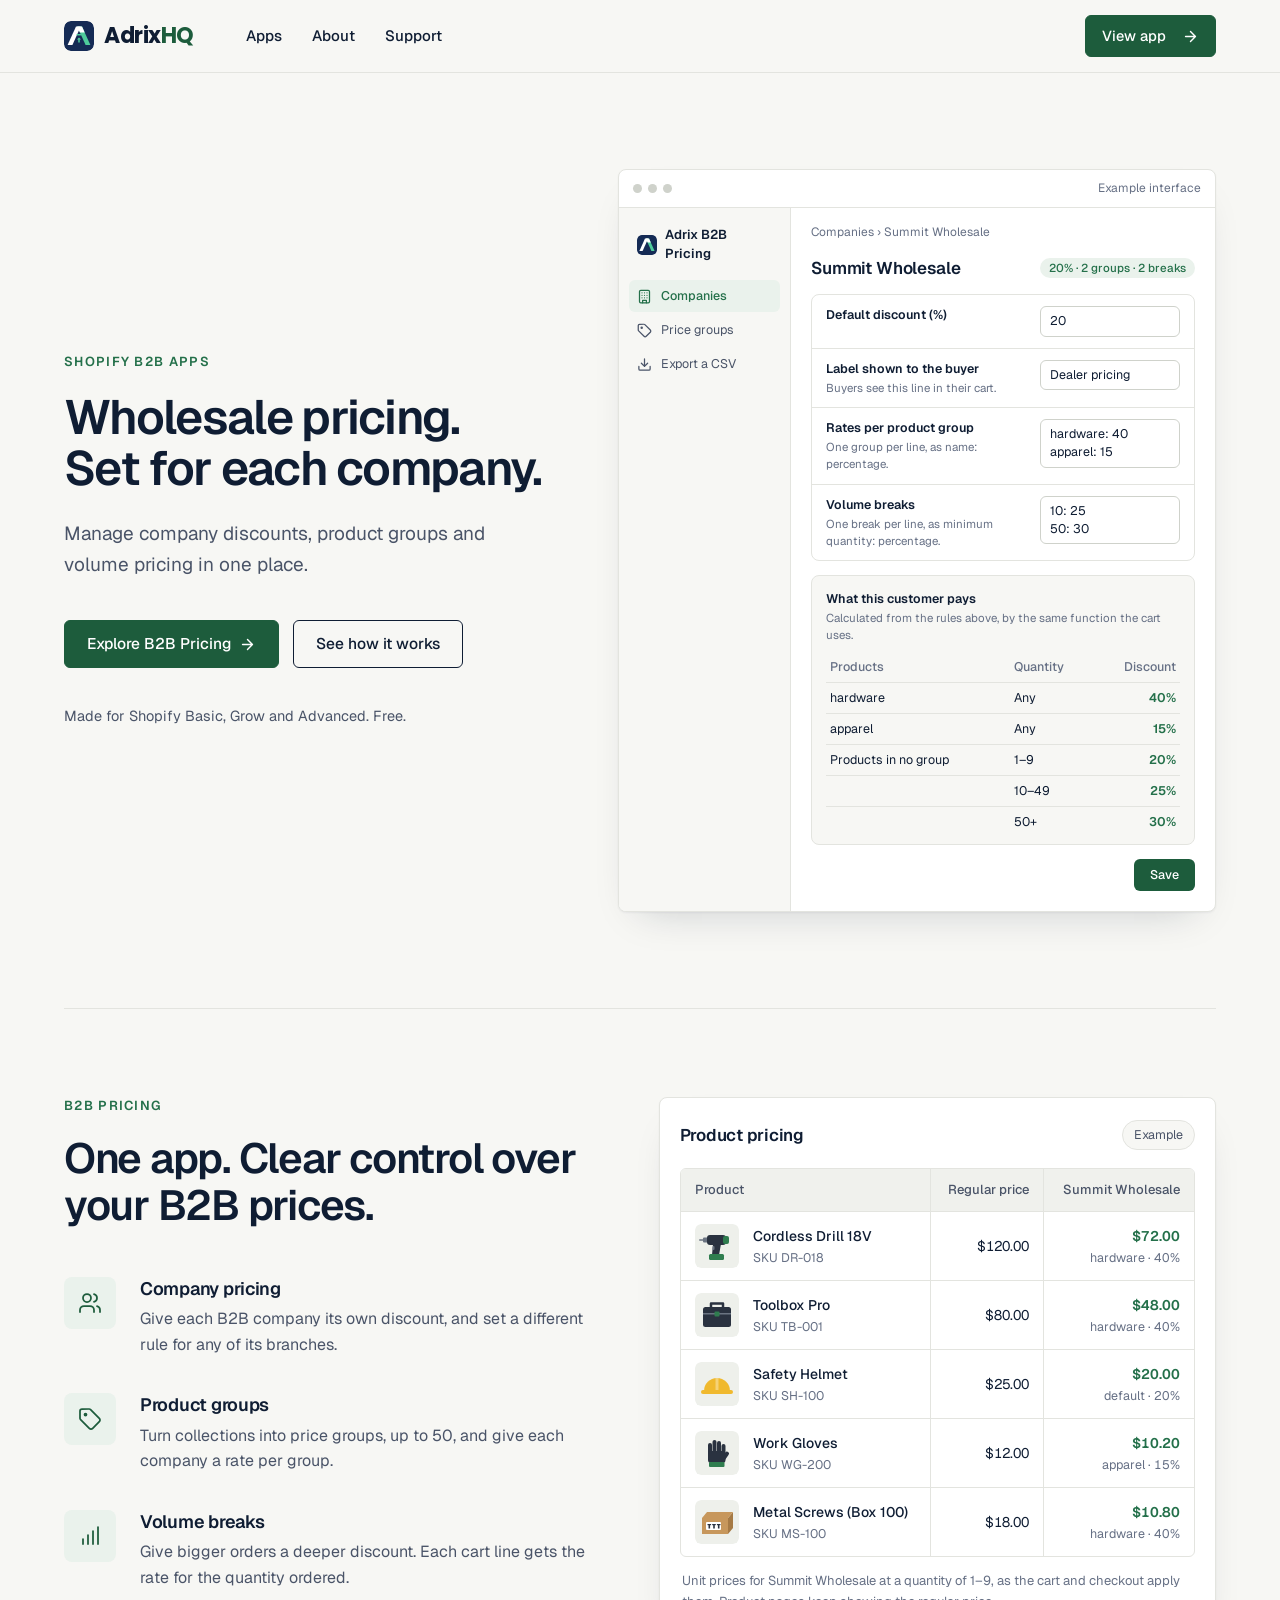
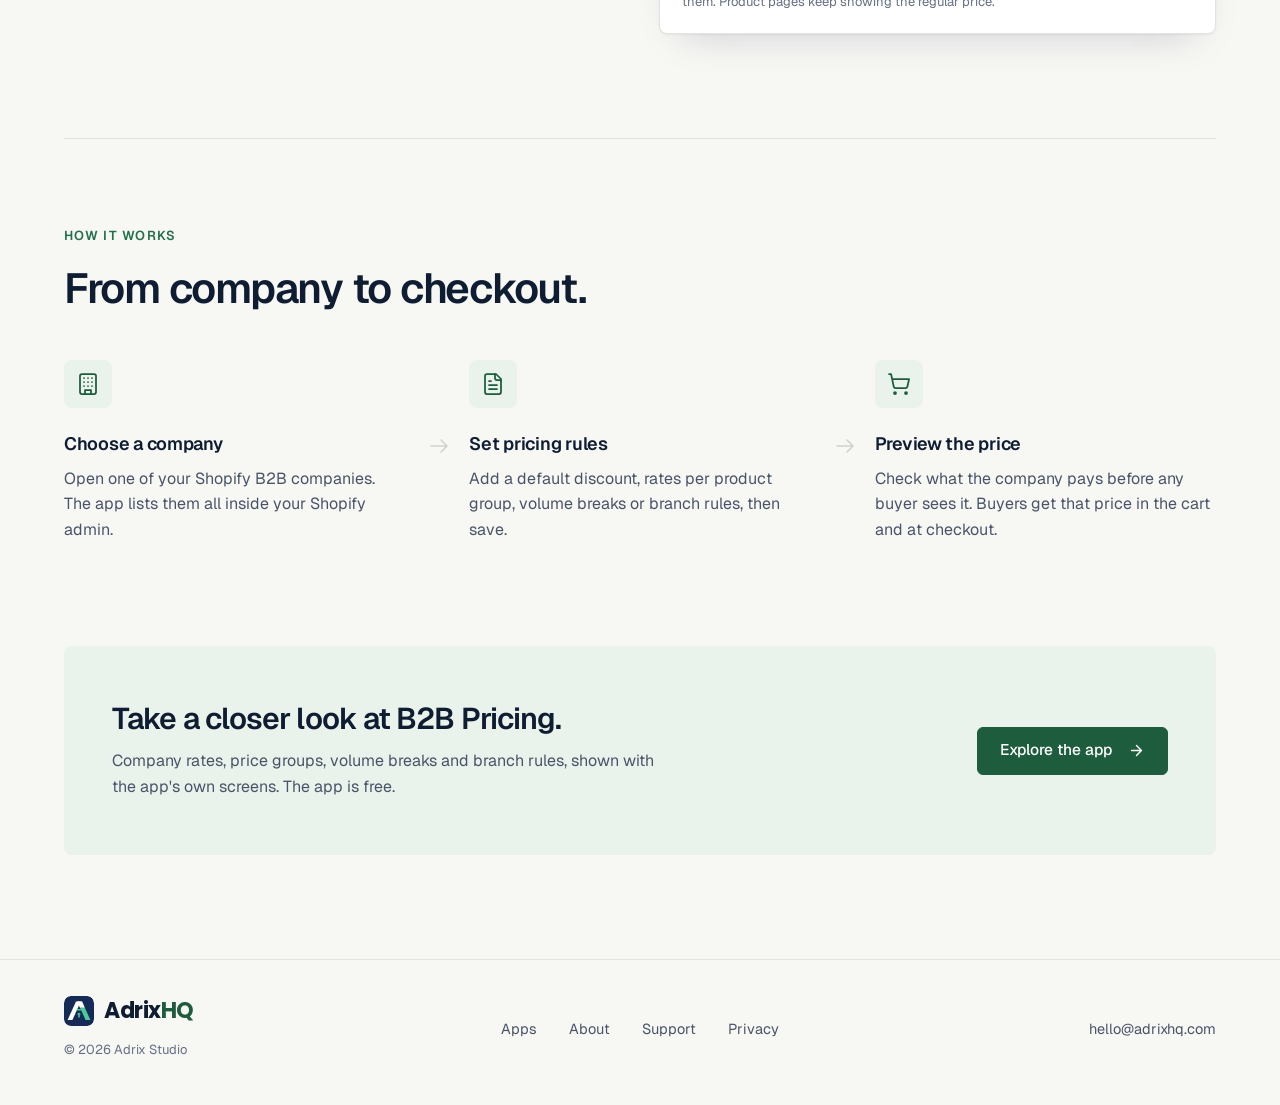
==== commit cb497454: "Move every page to the light theme The light theme is now the site's only theme: its tokens live in " ====
--- a/index.html
+++ b/index.html
@@ -16,7 +16,7 @@
 <link href="https://fonts.googleapis.com/css2?family=Geist:wght@400;500;600&family=Geist+Mono:wght@500&family=Poppins:wght@700&display=swap" rel="stylesheet">
 <link rel="stylesheet" href="/style.css">
 </head>
-<body class="light"><a class="skip" href="#main">Skip to content</a>
+<body><a class="skip" href="#main">Skip to content</a>
 <header class="site-header">
   <div class="wrap">
     <a class="logo" href="/"><svg viewBox="0 0 100 100" aria-hidden="true"><rect width="100" height="100" rx="22" fill="#152b55"/><path d="M44 18h16l28 62H72z" fill="#4ecb9b"/><path d="M40 18h16L28 80H12z" fill="#fff"/><path d="M44 18h16l9 20H53z" fill="#fff"/><path d="M42 43h16v3.5a2 2 0 0 1-4 0 2 2 0 0 1-4 0 2 2 0 0 1-4 0 2 2 0 0 1-4 0z" fill="#4ecb9b"/><path d="M50 55l7 7h-4.5v10h-5V62H43z" fill="#4ecb9b"/></svg><span>Adrix<b>HQ</b></span></a>
@@ -83,7 +83,7 @@
   </div>
 </div>
 
-<section class="band" id="features">
+<section id="features">
   <div class="wrap split-2">
     <div>
       <p class="label">B2B Pricing</p>
@@ -114,7 +114,7 @@
   </div>
 </section>
 
-<section class="band" id="how">
+<section id="how">
   <div class="wrap">
     <p class="label">How it works</p>
     <h2>From company to checkout.</h2>
@@ -126,7 +126,7 @@
   </div>
 </section>
 
-<section>
+<section class="plain">
   <div class="wrap">
     <div class="cta">
       <div>
--- a/style.css
+++ b/style.css
@@ -1,25 +1,37 @@
-/* AdrixHQ — deep navy ground, mint accent (from the logo), Geist + Geist Mono.
-   Tokens first; every color on the site comes from here. */
+/* AdrixHQ — off-white ground, navy ink, forest-green accent, Geist + Geist Mono.
+   Tokens first; every colour on the site comes from here. */
 :root {
-  --bg: #081630;
-  --surface: #0d1d3b;
-  --surface-2: #132647;
-  --line: #1b2f52;
-  --line-strong: #274170;
-  --ink: #eef3fa;
-  --muted: #93a3bd;
-  --faint: #5d7091;
-  --accent: #4ecb9b;
-  --accent-ink: #7fe0bc;
-  --accent-glow: rgba(78, 203, 155, 0.22);
-  --ok: #3dd68c;
-  --warn: #f5a524;
-  --bad: #f2555a;
-  --radius: 10px;
-  --max: 1120px;
+  --bg: #f7f7f4;
+  --surface: #ffffff;
+  --surface-2: #f0f1ed;
+  --line: #e3e4df;
+  --line-strong: #cfd2cb;
+  --ink: #0f1d33;
+  --muted: #4a5468;
+  --faint: #667085;
+  --accent: #1d5c3c;
+  --accent-hover: #164a30;
+  --accent-ink: #24704a;
+  --accent-soft: #eaf2ec;
+  --on-accent: #ffffff;
+  --ok: #1a7f4b;
+  --warn: #9a5b00;
+  --bad: #c0352b;
+  --radius: 8px;
+  --max: 1200px;
+  --gutter: 24px;
+  --shadow: 0 1px 2px rgba(15, 29, 51, .05), 0 18px 40px -22px rgba(15, 29, 51, .22);
   --sans: "Geist", ui-sans-serif, system-ui, -apple-system, "Segoe UI", sans-serif;
   --mono: "Geist Mono", ui-monospace, "SF Mono", Menlo, monospace;
-  color-scheme: dark;
+  /* product thumbnails */
+  --th-bg: #eef0eb;
+  --th-dark: #2a3240;
+  --th-mid: #6b7482;
+  --th-green: #2f7d4f;
+  --th-yellow: #f0b92e;
+  --th-kraft: #c7975c;
+  --th-kraft-dark: #a67a45;
+  color-scheme: light;
 }
 
 * { box-sizing: border-box; }
@@ -34,12 +46,16 @@
 }
 
 a { color: inherit; text-decoration: none; }
-::selection { background: var(--accent); color: var(--bg); }
+::selection { background: var(--accent); color: var(--on-accent); }
+:focus-visible { outline: 2px solid var(--accent); outline-offset: 3px; }
+.sr-only { position: absolute; width: 1px; height: 1px; padding: 0; margin: -1px; overflow: hidden; clip: rect(0 0 0 0); white-space: nowrap; border: 0; }
+.skip { position: absolute; left: 16px; top: -60px; z-index: 20; padding: 10px 16px; border-radius: 6px; background: var(--accent); color: var(--on-accent); font-weight: 500; }
+.skip:focus { top: 12px; }
 
 .wrap {
   max-width: var(--max);
   margin: 0 auto;
-  padding: 0 24px;
+  padding: 0 var(--gutter);
 }
 
 /* ---------- header ---------- */
@@ -47,139 +63,69 @@
   position: sticky;
   top: 0;
   z-index: 10;
-  background: rgba(8, 22, 48, 0.75);
-  backdrop-filter: saturate(160%) blur(12px);
-  -webkit-backdrop-filter: saturate(160%) blur(12px);
+  background: var(--bg);
   border-bottom: 1px solid var(--line);
 }
-.site-header .wrap {
-  display: flex;
-  align-items: center;
-  justify-content: space-between;
-  height: 60px;
-}
-.logo {
-  display: inline-flex;
-  align-items: center;
-  gap: 10px;
-}
-.logo svg { width: 28px; height: 28px; border-radius: 7px; box-shadow: 0 0 0 1px var(--line-strong); }
-.logo span { font: 700 19px/1 "Poppins", var(--sans); letter-spacing: -0.02em; }
+.site-header .wrap { display: flex; align-items: center; gap: 40px; height: 72px; }
+.logo { display: inline-flex; align-items: center; gap: 10px; }
+.logo svg { width: 30px; height: 30px; border-radius: 7px; }
+.logo span { font: 700 22px/1 "Poppins", var(--sans); letter-spacing: -0.02em; color: var(--ink); }
 .logo b { font-weight: 700; color: var(--accent); }
-.nav { display: flex; gap: 4px; }
-.nav a {
-  font-size: 14px;
-  color: var(--muted);
-  padding: 6px 10px;
-  border-radius: 6px;
-  transition: color .15s, background .15s;
-}
-.nav a:hover, .nav a[aria-current="page"] { color: var(--ink); background: var(--surface-2); }
-
-/* ---------- hero ---------- */
-.hero {
-  position: relative;
-  padding: 104px 0 88px;
-  overflow: hidden;
-  border-bottom: 1px solid var(--line);
-}
-.hero::before {
-  /* hairline grid, fading out from the top */
-  content: "";
-  position: absolute;
-  inset: 0;
-  background-image:
-    linear-gradient(var(--line) 1px, transparent 1px),
-    linear-gradient(90deg, var(--line) 1px, transparent 1px);
-  background-size: 56px 56px;
-  mask-image: radial-gradient(ellipse 80% 70% at 50% 0%, #000 30%, transparent 75%);
-  -webkit-mask-image: radial-gradient(ellipse 80% 70% at 50% 0%, #000 30%, transparent 75%);
-  opacity: .55;
-  pointer-events: none;
-}
-.hero::after {
-  content: "";
-  position: absolute;
-  top: -240px;
-  left: 50%;
-  width: 720px;
-  height: 480px;
-  transform: translateX(-50%);
-  background: radial-gradient(closest-side, var(--accent-glow), transparent);
-  pointer-events: none;
-}
-.hero .wrap { position: relative; z-index: 1; }
-
-.eyebrow {
-  display: inline-flex;
-  align-items: center;
-  gap: 8px;
-  font: 500 12.5px/1 var(--mono);
+.nav { display: flex; gap: 6px; }
+.nav a { font-size: 15px; font-weight: 500; color: var(--ink); padding: 8px 12px; border-radius: 6px; transition: background .15s; }
+.nav a:hover, .nav a[aria-current="page"] { background: var(--surface-2); }
+.header-cta { margin-left: auto; }
+
+/* ---------- type ---------- */
+h1, h2, h3 { color: var(--ink); font-weight: 600; letter-spacing: -0.03em; margin: 0; }
+h1 { font-size: clamp(36px, 4.6vw, 56px); line-height: 1.08; letter-spacing: -0.035em; margin: 0 0 24px; max-width: 20ch; }
+h1 .dim { color: var(--faint); }
+h2 { font-size: clamp(30px, 3.4vw, 42px); line-height: 1.12; }
+h3 { font-size: 18px; letter-spacing: -0.015em; line-height: 1.3; }
+.label, .eyebrow {
+  display: block;
+  font: 600 13px/1.4 var(--sans);
+  letter-spacing: .1em;
+  text-transform: uppercase;
   color: var(--accent-ink);
-  border: 1px solid var(--line-strong);
-  background: var(--surface);
-  border-radius: 999px;
-  padding: 7px 12px;
-}
-.eyebrow::before {
-  content: "";
-  width: 6px;
-  height: 6px;
-  border-radius: 50%;
-  background: var(--accent);
-  box-shadow: 0 0 10px var(--accent);
-}
-
-h1, h2, h3 { letter-spacing: -0.035em; font-weight: 600; margin: 0; }
-h1 {
-  font-size: clamp(40px, 7vw, 76px);
-  line-height: 1.02;
-  margin: 24px 0 20px;
-  max-width: 15ch;
-}
-h1 .dim { color: var(--faint); }
-h2 { font-size: clamp(28px, 4vw, 40px); line-height: 1.1; }
-h3 { font-size: 17px; letter-spacing: -0.015em; line-height: 1.3; }
-
-.lede {
-  font-size: clamp(17px, 2vw, 19px);
-  color: var(--muted);
-  max-width: 58ch;
-  margin: 0;
-}
-
-.actions { display: flex; flex-wrap: wrap; gap: 12px; margin-top: 36px; }
+  margin: 0 0 20px;
+}
+.lede { font-size: clamp(17px, 2vw, 19px); color: var(--muted); max-width: 58ch; margin: 0; }
+
+/* ---------- buttons ---------- */
+.actions { display: flex; flex-wrap: wrap; gap: 14px; margin-top: 40px; }
 .btn {
   display: inline-flex;
   align-items: center;
   gap: 8px;
-  height: 42px;
-  padding: 0 18px;
-  border-radius: 8px;
-  font-size: 15px;
+  height: 48px;
+  padding: 0 22px;
+  border-radius: 6px;
+  font-size: 15.5px;
   font-weight: 500;
-  border: 1px solid var(--line-strong);
-  background: var(--surface);
-  transition: border-color .15s, background .15s, transform .15s;
-}
-.btn:hover { border-color: var(--faint); background: var(--surface-2); }
-.btn-primary {
-  background: var(--accent);
-  color: #062016;
-  border-color: var(--accent);
-  font-weight: 600;
-}
-.btn-primary:hover { background: var(--accent-ink); border-color: var(--accent-ink); }
-.btn .arrow { transition: transform .15s; }
-.btn:hover .arrow { transform: translateX(3px); }
+  color: var(--ink);
+  background: transparent;
+  border: 1px solid var(--ink);
+  transition: background .15s, border-color .15s;
+}
+.btn:hover { background: var(--surface); }
+.btn-primary { background: var(--accent); border-color: var(--accent); color: var(--on-accent); }
+.btn-primary:hover { background: var(--accent-hover); border-color: var(--accent-hover); }
+.btn-sm { height: 42px; padding: 0 16px; font-size: 14.5px; }
+.btn svg { width: 17px; height: 17px; flex: none; }
+
+/* ---------- hero ---------- */
+.hero, .home-hero { padding: 96px 0; }
+.hero-split { display: grid; grid-template-columns: minmax(0, 1fr) minmax(0, 1.05fr); gap: 56px; align-items: center; }
+.hero-split h1, .home-hero h1 { font-size: clamp(36px, 4vw, 48px); }
 
 /* ---------- terminal card ---------- */
 .term {
-  margin-top: 64px;
-  border: 1px solid var(--line-strong);
-  border-radius: 12px;
-  background: linear-gradient(180deg, var(--surface-2), var(--surface));
-  box-shadow: 0 30px 80px -30px rgba(0, 0, 0, .8), 0 0 0 1px rgba(255, 255, 255, .02) inset;
+  margin-top: 56px;
+  border: 1px solid var(--line);
+  border-radius: var(--radius);
+  background: var(--surface);
+  box-shadow: var(--shadow);
   font: 13.5px/1.7 var(--mono);
   overflow: hidden;
 }
@@ -189,10 +135,11 @@
   gap: 8px;
   padding: 11px 14px;
   border-bottom: 1px solid var(--line);
+  background: var(--bg);
   color: var(--faint);
   font-size: 12px;
 }
-.term-bar i { width: 10px; height: 10px; border-radius: 50%; background: var(--line-strong); }
+.term-bar i { width: 9px; height: 9px; border-radius: 50%; background: var(--line-strong); }
 .term-bar span { margin-left: 8px; }
 .term-body { padding: 18px 20px 20px; overflow-x: auto; }
 .term-row {
@@ -219,17 +166,21 @@
 .st.warn { color: var(--warn); }
 .st.bad { color: var(--bad); }
 
-/* ---------- sections ---------- */
-section { padding: 96px 0; border-bottom: 1px solid var(--line); }
-.label {
-  font: 500 12.5px/1 var(--mono);
-  color: var(--accent-ink);
-  text-transform: uppercase;
-  letter-spacing: .08em;
-  margin: 0 0 16px;
-}
-.section-head { max-width: 640px; margin-bottom: 48px; }
-.section-head p { color: var(--muted); font-size: 17px; margin: 14px 0 0; }
+/* ---------- sections ----------
+   Each section after the hero opens with a divider as wide as the content.
+   .plain drops it (a call to action right after the last section). */
+main > section { padding: 0 0 104px; }
+main > section::before {
+  content: "";
+  display: block;
+  width: calc(100% - 2 * var(--gutter));
+  max-width: calc(var(--max) - 2 * var(--gutter));
+  margin: 0 auto 88px;
+  border-top: 1px solid var(--line);
+}
+main > section.plain::before { display: none; }
+.section-head { max-width: 680px; margin-bottom: 48px; }
+.section-head p:not(.label) { color: var(--muted); font-size: 17px; margin: 14px 0 0; }
 
 .grid {
   display: grid;
@@ -240,16 +191,8 @@
   gap: 1px;
   background: var(--line);
 }
-.cell {
-  background: var(--bg);
-  padding: 28px 24px 30px;
-}
-.cell .num {
-  display: block;
-  font: 500 12.5px/1 var(--mono);
-  color: var(--faint);
-  margin-bottom: 36px;
-}
+.cell { background: var(--surface); padding: 28px 24px 30px; }
+.cell .num { display: block; font: 500 12.5px/1 var(--mono); color: var(--faint); margin-bottom: 36px; }
 .cell p { color: var(--muted); margin: 10px 0 0; font-size: 15px; }
 
 /* app card */
@@ -259,26 +202,27 @@
   gap: 40px;
   align-items: center;
   border: 1px solid var(--line);
-  border-radius: 14px;
+  border-radius: var(--radius);
   padding: 36px;
   background: var(--surface);
-  transition: border-color .2s, transform .2s;
+  box-shadow: var(--shadow);
+  transition: border-color .2s;
 }
 .app-card:hover { border-color: var(--accent); }
 .app-card p { color: var(--muted); margin: 12px 0 20px; }
 .app-card h3 { font-size: 26px; letter-spacing: -0.03em; }
-.more { font-size: 14px; font-weight: 500; color: var(--accent-ink); }
+.app-card .term { margin: 0; box-shadow: none; }
+.more { font-size: 15px; font-weight: 500; color: var(--accent-ink); }
 .tag {
   display: inline-block;
-  font: 500 11.5px/1 var(--mono);
-  color: var(--warn);
-  border: 1px solid rgba(245, 165, 36, .35);
-  background: rgba(245, 165, 36, .08);
-  border-radius: 4px;
-  padding: 5px 7px;
+  font: 600 12px/1 var(--sans);
+  color: var(--accent-ink);
+  background: var(--accent-soft);
+  border-radius: 999px;
+  padding: 6px 10px;
   margin-bottom: 18px;
 }
-.app-card .term { margin: 0; }
+.tag.dev { color: var(--muted); background: var(--surface-2); }
 
 /* steps */
 .steps { list-style: none; margin: 0; padding: 0; counter-reset: s; border-top: 1px solid var(--line); }
@@ -290,43 +234,31 @@
   padding: 26px 0;
   border-bottom: 1px solid var(--line);
 }
-.steps li::before {
-  content: "0" counter(s);
-  font: 500 13px/1.6 var(--mono);
-  color: var(--accent-ink);
-}
+.steps li::before { content: "0" counter(s); font: 500 13px/1.6 var(--mono); color: var(--accent-ink); }
 .steps p { color: var(--muted); margin: 6px 0 0; max-width: 62ch; }
 
 /* callout */
-.callout {
-  position: relative;
-  overflow: hidden;
-  border: 1px solid var(--line-strong);
-  border-radius: 16px;
-  padding: 56px 40px;
-  background:
-    radial-gradient(600px 240px at 100% 0%, var(--accent-glow), transparent 70%),
-    var(--surface);
-}
+.callout { border-radius: var(--radius); padding: 56px 48px; background: var(--accent-soft); }
 .callout p { color: var(--muted); max-width: 56ch; margin: 14px 0 0; }
+.callout .actions { margin-top: 32px; }
 .fine { color: var(--faint); font-size: 13.5px; margin-top: 24px; max-width: 80ch; }
 
 /* ---------- prose (privacy, support) ---------- */
-.page { padding: 72px 0 96px; }
+.page { padding-top: 72px; padding-bottom: 96px; }
 .prose { max-width: 720px; }
-.prose h1 { font-size: clamp(34px, 5vw, 48px); max-width: none; margin: 18px 0 8px; }
+.prose h1 { font-size: clamp(34px, 5vw, 48px); max-width: none; margin: 0 0 8px; }
 .prose .meta { font: 500 13px/1 var(--mono); color: var(--faint); margin: 0 0 40px; }
 .prose h2 { font-size: 22px; letter-spacing: -0.02em; margin: 48px 0 12px; }
-.prose p, .prose li { color: #c4c4cb; }
+.prose p, .prose li { color: var(--muted); }
 .prose ul { padding-left: 20px; }
 .prose li { margin: 6px 0; }
-.prose a { color: var(--accent-ink); text-decoration: underline; text-underline-offset: 3px; text-decoration-color: rgba(127, 224, 188, .4); }
+.prose a { color: var(--accent-ink); text-decoration: underline; text-underline-offset: 3px; text-decoration-color: rgba(36, 112, 74, .4); }
 .prose strong { color: var(--ink); font-weight: 600; }
-.table-wrap { overflow-x: auto; border: 1px solid var(--line); border-radius: var(--radius); margin: 16px 0; }
+.table-wrap { overflow-x: auto; border: 1px solid var(--line); border-radius: var(--radius); background: var(--surface); margin: 16px 0; }
 .prose table { width: 100%; border-collapse: collapse; font-size: 15px; }
 .prose th, .prose td { text-align: left; vertical-align: top; padding: 12px 16px; border-bottom: 1px solid var(--line); }
 .prose tr:last-child td { border-bottom: 0; }
-.prose th { font: 500 12px/1.4 var(--mono); color: var(--muted); text-transform: uppercase; letter-spacing: .06em; background: var(--surface); }
+.prose th { font: 500 12px/1.4 var(--mono); color: var(--muted); text-transform: uppercase; letter-spacing: .06em; background: var(--surface-2); }
 
 /* support contact */
 .contact {
@@ -353,21 +285,12 @@
 .faq details p { margin: 10px 0 0; }
 
 /* ---------- footer ---------- */
-.site-footer { padding: 36px 0 48px; color: var(--faint); font-size: 14px; }
-.site-footer .wrap { display: flex; flex-wrap: wrap; gap: 16px; justify-content: space-between; align-items: center; }
-.site-footer nav { display: flex; flex-wrap: wrap; gap: 20px; }
+.site-footer { border-top: 1px solid var(--line); padding: 36px 0 44px; color: var(--muted); font-size: 14.5px; }
+.site-footer .wrap { display: grid; grid-template-columns: 1fr auto 1fr; gap: 24px 40px; align-items: center; }
+.site-footer nav { display: flex; flex-wrap: wrap; gap: 32px; }
+.site-footer .copy { display: block; margin-top: 8px; color: var(--faint); font-size: 13px; }
+.site-footer .mail { justify-self: end; }
 .site-footer a:hover { color: var(--ink); }
-
-/* ---------- small screens ---------- */
-@media (max-width: 760px) {
-  .hero { padding: 72px 0 64px; }
-  section { padding: 72px 0; }
-  .app-card { grid-template-columns: 1fr; padding: 24px; gap: 28px; }
-  .steps li { grid-template-columns: 44px 1fr; }
-  .callout { padding: 36px 22px; }
-  .hide-sm { display: none; }
-  .term-row { gap: 14px; }
-}
 
 @media (prefers-reduced-motion: reduce) {
   * { transition: none !important; }
@@ -384,7 +307,7 @@
   display: flex;
   flex-direction: column;
   border: 1px solid var(--line);
-  border-radius: 14px;
+  border-radius: var(--radius);
   padding: 28px;
   background: var(--surface);
 }
@@ -394,12 +317,11 @@
 a.app-mini { color: inherit; text-decoration: none; transition: border-color .15s; }
 a.app-mini:hover { border-color: var(--accent); }
 a.app-mini .more { margin-top: 16px; }
-.tag.dev { color: var(--muted); border-color: var(--line-strong); background: var(--surface-2); }
 
 /* ---------- about ---------- */
 .about-grid { display: grid; grid-template-columns: 1fr 1.4fr; gap: 56px; align-items: start; }
 .about-grid .prose { max-width: none; }
-.facts { border: 1px solid var(--line); border-radius: var(--radius); overflow: hidden; }
+.facts { border: 1px solid var(--line); border-radius: var(--radius); overflow: hidden; background: var(--surface); }
 .facts div { display: flex; justify-content: space-between; gap: 16px; padding: 14px 18px; border-bottom: 1px solid var(--line); font-size: 15px; }
 .facts div:last-child { border-bottom: 0; }
 .facts dt { font: 500 12px/1.6 var(--mono); color: var(--faint); text-transform: uppercase; letter-spacing: .06em; margin: 0; }
@@ -409,11 +331,10 @@
 /* ---------- product page: feature rows + app screen mockups ---------- */
 .hero-split { display: grid; grid-template-columns: 1fr 1.05fr; gap: 56px; align-items: center; }
 .hero-split .mock { margin-top: 0; }
-@media (max-width: 960px) { .hero-split { grid-template-columns: 1fr; gap: 40px; } }
 
 .pains { display: grid; grid-template-columns: repeat(3, 1fr); gap: 16px; margin-bottom: 32px; }
-.pain { border: 1px solid var(--line); border-radius: 14px; padding: 26px; background: var(--surface); }
-.pain .ico { width: 36px; height: 36px; border-radius: 10px; display: grid; place-items: center; background: rgba(239, 68, 68, .12); color: var(--bad); margin-bottom: 16px; }
+.pain { border: 1px solid var(--line); border-radius: var(--radius); padding: 26px; background: var(--surface); }
+.pain .ico { width: 36px; height: 36px; border-radius: 10px; display: grid; place-items: center; background: rgba(192, 53, 43, .1); color: var(--bad); margin-bottom: 16px; }
 .pain .ico svg { width: 18px; height: 18px; }
 .pain p { color: var(--muted); font-size: 15px; margin: 8px 0 0; }
 @media (max-width: 860px) { .pains { grid-template-columns: 1fr; } }
@@ -424,7 +345,7 @@
 .feature.wide { grid-template-columns: .8fr 1.5fr; gap: 48px; }
 .feature .copy .label { margin-bottom: 10px; }
 .feature .copy h3 { font-size: clamp(22px, 2.6vw, 28px); letter-spacing: -0.025em; line-height: 1.2; }
-.feature .copy p { color: var(--muted); margin: 14px 0 0; }
+.feature .copy p:not(.label) { color: var(--muted); margin: 14px 0 0; }
 .feature .copy ul { margin: 16px 0 0; padding: 0; list-style: none; }
 .feature .copy li { color: var(--muted); padding-left: 22px; position: relative; margin: 8px 0; font-size: 15px; }
 .feature .copy li::before { content: ""; position: absolute; left: 2px; top: .55em; width: 10px; height: 6px; border-left: 2px solid var(--accent); border-bottom: 2px solid var(--accent); transform: rotate(-45deg); }
@@ -432,9 +353,9 @@
 
 /* A simplified Shopify-admin screen, light like the real admin. */
 .mock { --m-ink: #303030; --m-muted: #616161; --m-line: #e3e3e3; --m-bg: #f1f1f1; --m-card: #fff;
-  border-radius: 14px; overflow: hidden; background: var(--m-bg); color: var(--m-ink);
+  border-radius: var(--radius); overflow: hidden; background: var(--m-bg); color: var(--m-ink);
   font: 13px/1.45 -apple-system, BlinkMacSystemFont, "Segoe UI", Inter, sans-serif;
-  box-shadow: 0 30px 80px -30px rgba(0, 0, 0, .7), 0 0 0 1px rgba(255, 255, 255, .08); }
+  box-shadow: var(--shadow), 0 0 0 1px var(--line); }
 .mock-bar { background: #1a1a1a; color: #e3e3e3; display: flex; align-items: center; gap: 8px; padding: 9px 14px; font-size: 12px; }
 .mock-bar i { width: 18px; height: 18px; border-radius: 5px; background: #152b55; display: grid; place-items: center; }
 .mock-bar i::after { content: ""; width: 8px; height: 8px; border-radius: 2px; background: #4ecb9b; }
@@ -478,9 +399,9 @@
 .cart-sum div { display: flex; justify-content: space-between; }
 .cart-sum .tot { font-weight: 650; font-size: 15px; }
 
-.why { display: grid; grid-template-columns: repeat(3, 1fr); gap: 1px; background: var(--line); border: 1px solid var(--line); border-radius: 14px; overflow: hidden; }
-.why > div { background: var(--bg); padding: 28px; }
-.why .ico { width: 38px; height: 38px; border-radius: 10px; display: grid; place-items: center; background: rgba(78, 203, 155, .12); color: var(--accent); margin-bottom: 16px; }
+.why { display: grid; grid-template-columns: repeat(3, 1fr); gap: 1px; background: var(--line); border: 1px solid var(--line); border-radius: var(--radius); overflow: hidden; }
+.why > div { background: var(--surface); padding: 28px; }
+.why .ico { width: 38px; height: 38px; border-radius: 10px; display: grid; place-items: center; background: var(--accent-soft); color: var(--accent); margin-bottom: 16px; }
 .why .ico svg { width: 19px; height: 19px; }
 .why p { color: var(--muted); font-size: 15px; margin: 8px 0 0; }
 @media (max-width: 860px) { .why { grid-template-columns: 1fr; } }
@@ -498,74 +419,10 @@
 .csv-arrow svg { width: 18px; height: 18px; }
 .mfield .box .chev { float: right; width: 7px; height: 7px; margin-top: 4px; border-right: 1.5px solid #616161; border-bottom: 1.5px solid #616161; transform: rotate(45deg); }
 
-/* ---------- light theme (home page) ----------
-   Off-white ground, navy ink, forest green. Scoped to <body class="light">,
-   so every other page keeps the dark theme above. */
-.light {
-  --bg: #f7f7f4;
-  --surface: #ffffff;
-  --surface-2: #f0f1ed;
-  --line: #e3e4df;
-  --line-strong: #cfd2cb;
-  --ink: #0f1d33;
-  --muted: #4a5468;
-  --faint: #667085;
-  --accent: #1d5c3c;
-  --accent-hover: #164a30;
-  --accent-ink: #24704a;
-  --accent-soft: #eaf2ec;
-  --on-accent: #ffffff;
-  --radius: 8px;
-  --max: 1200px;
-  --gutter: 24px;
-  --shadow: 0 1px 2px rgba(15, 29, 51, .05), 0 18px 40px -22px rgba(15, 29, 51, .22);
-  /* product thumbnails */
-  --th-bg: #eef0eb;
-  --th-dark: #2a3240;
-  --th-mid: #6b7482;
-  --th-green: #2f7d4f;
-  --th-yellow: #f0b92e;
-  --th-kraft: #c7975c;
-  --th-kraft-dark: #a67a45;
-  color-scheme: light;
-}
-.light ::selection { background: var(--accent); color: var(--on-accent); }
-.light :focus-visible { outline: 2px solid var(--accent); outline-offset: 3px; }
-.sr-only { position: absolute; width: 1px; height: 1px; padding: 0; margin: -1px; overflow: hidden; clip: rect(0 0 0 0); white-space: nowrap; border: 0; }
-.skip { position: absolute; left: 16px; top: -60px; z-index: 20; padding: 10px 16px; border-radius: 6px; background: var(--accent); color: var(--on-accent); font-weight: 500; }
-.skip:focus { top: 12px; }
-
-.light .site-header { background: var(--bg); backdrop-filter: none; -webkit-backdrop-filter: none; }
-.light .site-header .wrap { height: 72px; justify-content: flex-start; gap: 40px; }
-.light .logo svg { width: 30px; height: 30px; box-shadow: none; }
-.light .logo span { font-size: 22px; color: var(--ink); }
-.light .logo b { color: var(--accent); }
-.light .nav { gap: 6px; }
-.light .nav a { font-size: 15px; font-weight: 500; color: var(--ink); padding: 8px 12px; }
-.light .nav a:hover { background: var(--surface-2); }
-.header-cta { margin-left: auto; }
-
-.light h1, .light h2, .light h3 { color: var(--ink); }
-.light h1 { font-size: clamp(36px, 4vw, 48px); line-height: 1.08; letter-spacing: -0.035em; max-width: none; margin: 0 0 24px; }
-.light h1 span { display: block; }
-.light h2 { font-size: clamp(30px, 3.4vw, 42px); line-height: 1.12; letter-spacing: -0.03em; }
-.light h3 { font-size: 19px; letter-spacing: -0.015em; }
-.light .label { font: 600 13px/1 var(--sans); letter-spacing: .1em; color: var(--accent-ink); margin: 0 0 20px; }
-
-.light .btn { height: 48px; padding: 0 22px; border-radius: 6px; font-size: 15.5px; font-weight: 500; color: var(--ink); background: transparent; border: 1px solid var(--ink); }
-.light .btn:hover { background: var(--surface); }
-.light .btn-primary { background: var(--accent); border-color: var(--accent); color: var(--on-accent); }
-.light .btn-primary:hover { background: var(--accent-hover); border-color: var(--accent-hover); }
-.light .btn-sm { height: 42px; padding: 0 16px; font-size: 14.5px; }
-.light .btn svg { width: 17px; height: 17px; flex: none; }
-
-.light .wrap { padding: 0 var(--gutter); }
-.light section { padding: 0 0 104px; border-bottom: 0; }
-/* a divider as wide as the content, above each band */
-.band::before { content: ""; display: block; width: calc(100% - 2 * var(--gutter)); max-width: calc(var(--max) - 2 * var(--gutter)); margin: 0 auto 88px; border-top: 1px solid var(--line); }
-
+/* ---------- home page ---------- */
 /* hero: copy on the left, an example app screen on the right */
-.home-hero { padding: 96px 0 96px; }
+.home-hero h1 { max-width: none; }
+.home-hero h1 span { display: block; }
 .home-hero .wrap { display: grid; grid-template-columns: minmax(0, 1fr) minmax(0, 1.2fr); gap: 56px; align-items: center; }
 .home-hero .lede { color: var(--muted); font-size: 19px; max-width: 34ch; }
 .home-hero .actions { margin-top: 40px; gap: 14px; }
@@ -657,16 +514,10 @@
 .cta p { color: var(--muted); margin: 12px 0 0; max-width: 50ch; }
 .cta .btn { flex: none; }
 
-.light .site-footer { border-top: 1px solid var(--line); padding: 36px 0 44px; color: var(--muted); font-size: 14.5px; }
-.light .site-footer .wrap { display: grid; grid-template-columns: 1fr auto 1fr; gap: 24px 40px; }
-.light .site-footer nav { gap: 32px; }
-.light .site-footer .copy { display: block; margin-top: 8px; color: var(--faint); font-size: 13px; }
-.light .site-footer .mail { justify-self: end; }
-.light .site-footer a:hover { color: var(--ink); }
-
+/* ---------- responsive ---------- */
 @media (max-width: 960px) {
-  .home-hero { padding: 64px 0 72px; }
-  .home-hero .wrap, .split-2 { grid-template-columns: minmax(0, 1fr); gap: 48px; }
+  .hero, .home-hero { padding: 64px 0 72px; }
+  .hero-split, .home-hero .wrap, .split-2 { grid-template-columns: minmax(0, 1fr); gap: 48px; }
 }
 @media (max-width: 860px) {
   .flow { grid-template-columns: minmax(0, 1fr); gap: 40px; }
@@ -674,15 +525,21 @@
   .cta { flex-direction: column; align-items: flex-start; padding: 40px 32px; }
 }
 @media (max-width: 760px) {
-  .light { --gutter: 16px; }
-  .light .site-header { position: static; }
-  .light .site-header .wrap { height: auto; flex-wrap: wrap; gap: 0 16px; padding-top: 12px; padding-bottom: 4px; }
-  .light .nav { order: 3; width: calc(100% + 24px); margin: 4px -12px 0; }
-  .light .nav a { padding: 12px; }
-  .band::before { margin-bottom: 64px; }
-  .light section { padding-bottom: 72px; }
+  :root { --gutter: 16px; }
+  .site-header { position: static; }
+  .site-header .wrap { height: auto; flex-wrap: wrap; gap: 0 16px; padding-top: 12px; padding-bottom: 4px; }
+  .nav { order: 3; width: calc(100% + 24px); margin: 4px -12px 0; }
+  .nav a { padding: 12px; }
+  main > section { padding-bottom: 72px; }
+  main > section::before { margin-bottom: 64px; }
+  .page { padding-top: 48px; padding-bottom: 72px; }
+  .actions .btn { flex: 1 1 auto; justify-content: center; }
+  .app-card { grid-template-columns: 1fr; padding: 24px; gap: 28px; }
+  .steps li { grid-template-columns: 44px 1fr; }
+  .callout { padding: 36px 22px; }
+  .hide-sm { display: none; }
+  .term-row { gap: 14px; }
   .home-hero .lede { font-size: 17px; }
-  .home-hero .actions .btn { flex: 1 1 auto; justify-content: center; }
   .screen-body { grid-template-columns: minmax(0, 1fr); }
   .screen-side { border-right: 0; border-bottom: 1px solid var(--line); padding: 8px; }
   .screen-side .app-name { display: none; }
@@ -699,7 +556,7 @@
   .prod .thumb { width: 36px; height: 36px; }
   .cta { padding: 32px 20px; }
   .cta .btn { width: 100%; justify-content: center; }
-  .light .site-footer .wrap { grid-template-columns: minmax(0, 1fr); }
-  .light .site-footer nav { gap: 8px 24px; }
-  .light .site-footer .mail { justify-self: start; }
-}
+  .site-footer .wrap { grid-template-columns: minmax(0, 1fr); }
+  .site-footer nav { gap: 8px 24px; }
+  .site-footer .mail { justify-self: start; }
+}
